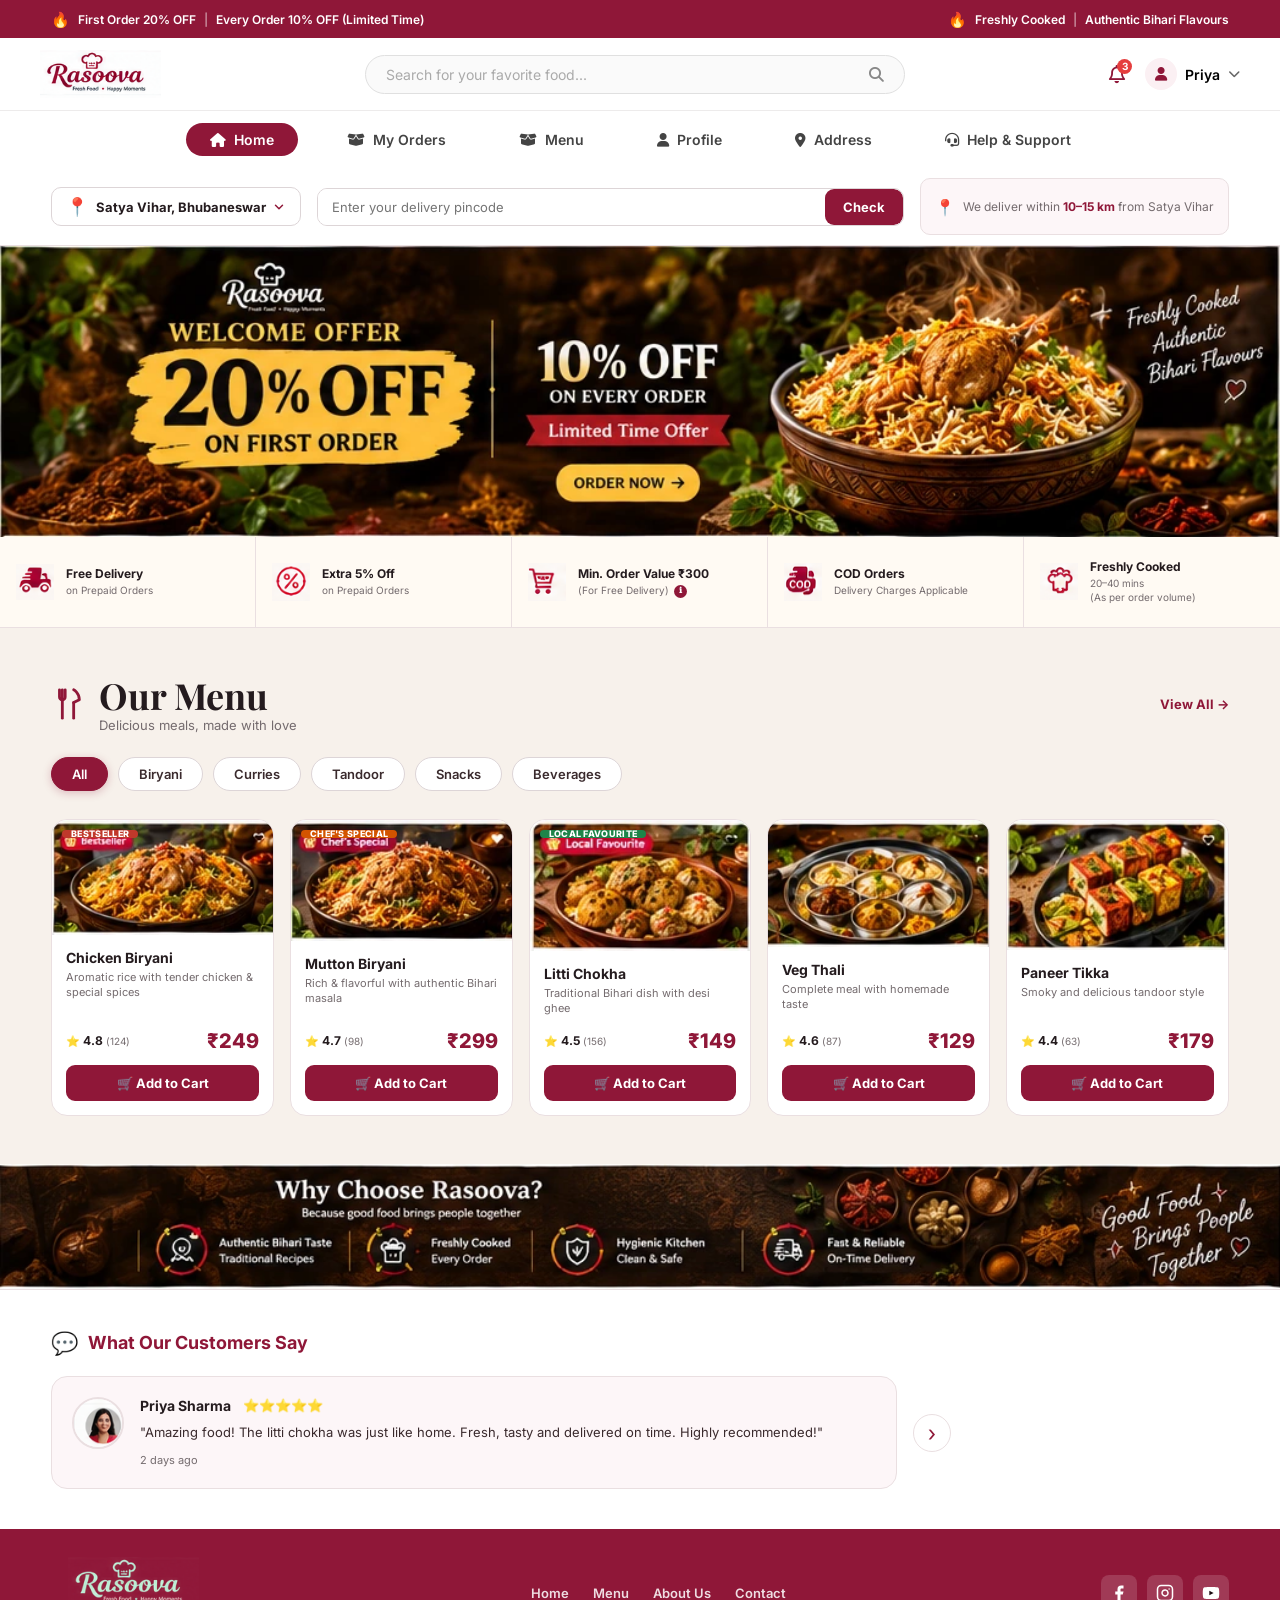
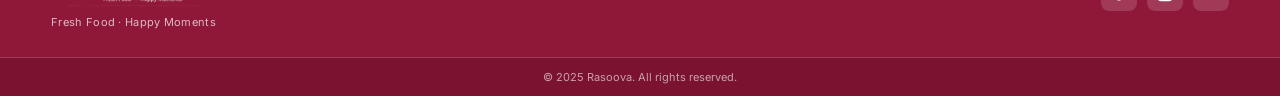
==== index.html @ 6c8230f0 "first" ====
<!doctype html>
<html lang="en">
<head>
  <meta charset="utf-8">
  <meta name="viewport" content="width=device-width,initial-scale=1">
  <title>Rasoova | Fresh Food · Happy Moments</title>
  <meta name="description" content="Rasoova – Freshly cooked authentic Bihari food delivered to your door. Order online and enjoy 20% off your first order.">
  <link rel="preconnect" href="https://fonts.googleapis.com">
  <link rel="preconnect" href="https://fonts.gstatic.com" crossorigin>
  <link href="https://fonts.googleapis.com/css2?family=Inter:wght@400;500;600;700;800&family=Playfair+Display:wght@700&display=swap" rel="stylesheet">
  <link rel="stylesheet" href="https://cdnjs.cloudflare.com/ajax/libs/font-awesome/6.4.0/css/all.min.css">
  <link rel="stylesheet" href="styles.css">
  <style>
    :root {
      --primary-maroon: #8f1738;
      --primary-hover: #73122d;
      --light-pink: #fbf0f3;
      --bg-page: #faf8f8;
      --card-bg: #f8fafc;
      --border-color: #edebeb;
      --text-dark: #222222;
      --text-muted: #666666;
      --text-light: #888888;
      --green-badge: #16a34a;
      --green-bg: #eefdf4;
    }

    /* --- TOP NAVBAR --- */
    .navbar {
      display: flex;
      align-items: center;
      justify-content: space-between;
      padding: 12px 40px;
      background-color: #ffffff;
      border-bottom: 1px solid var(--border-color);
    }

    .brand-logo {
      height: 48px;
      object-fit: contain;
    }

    .nav-search {
      position: relative;
      width: 45%;
      max-width: 550px;
    }

    .nav-search input {
      width: 100%;
      padding: 10px 45px 10px 20px;
      border-radius: 25px;
      border: 1px solid #e0e0e0;
      background-color: #fafafa;
      outline: none;
      font-size: 14px;
      color: #333;
    }

    .nav-search input::placeholder {
      color: #aaa;
    }

    .nav-search .search-btn {
      position: absolute;
      right: 15px;
      top: 50%;
      transform: translateY(-50%);
      background: none;
      border: none;
      color: #888;
      cursor: pointer;
      font-size: 15px;
    }

    .nav-right {
      display: flex;
      align-items: center;
      gap: 20px;
    }

    .notification-icon {
      position: relative;
      font-size: 18px;
      color: var(--primary-maroon);
      cursor: pointer;
    }

    .notification-icon .badge {
      position: absolute;
      top: -5px;
      right: -7px;
      background-color: #e53e3e;
      color: #fff;
      font-size: 10px;
      font-weight: bold;
      border-radius: 50%;
      width: 15px;
      height: 15px;
      display: flex;
      align-items: center;
      justify-content: center;
    }

    .user-dropdown {
      display: flex;
      align-items: center;
      gap: 8px;
      cursor: pointer;
    }

    .avatar-small {
      width: 32px;
      height: 32px;
      background-color: var(--light-pink);
      color: var(--primary-maroon);
      border-radius: 50%;
      display: flex;
      align-items: center;
      justify-content: center;
      font-size: 14px;
    }

    .user-name {
      font-weight: 600;
      font-size: 14px;
      color: #000;
    }

    .user-dropdown .arrow {
      font-size: 12px;
      color: #666;
    }

    /* --- SUB NAVIGATION BAR --- */
    .sub-nav {
      display: flex;
      justify-content: center;
      align-items: center;
      gap: 25px;
      padding: 12px 0;
      background-color: #ffffff;
      box-shadow: 0 2px 4px rgba(0, 0, 0, 0.02);
    }

    .sub-nav .nav-item {
      display: flex;
      align-items: center;
      gap: 8px;
      padding: 8px 24px;
      border-radius: 20px;
      text-decoration: none;
      color: #444;
      font-weight: 600;
      font-size: 14px;
      transition: all 0.2s ease;
    }

    .sub-nav .nav-item.active {
      background-color: var(--primary-maroon);
      color: #ffffff;
    }

    .sub-nav .nav-item:hover:not(.active) {
      background-color: var(--light-pink);
      color: var(--primary-maroon);
    }
  </style>
</head>
<body>

  <!-- ── ANNOUNCEMENT BAR ── -->
  <div class="announcement">
    <div class="ann-left">
      <span class="ann-fire">🔥</span>
      <span>First Order 20% OFF</span>
      <span class="ann-sep">|</span>
      <span>Every Order 10% OFF (Limited Time)</span>
    </div>
    <div class="ann-right">
      <span class="ann-fire">🔥</span>
      <span>Freshly Cooked</span>
      <span class="ann-sep">|</span>
      <span>Authentic Bihari Flavours</span>
    </div>
  </div>

  <!-- TOP NAVBAR -->
  <header class="navbar">
    <div class="nav-left">
      <button class="mobile-menu-toggle" id="hamb-btn" aria-label="Open menu">☰</button>
      <img src="./assets/rasoova_logo_desktop.png" alt="Rasoova Logo" class="brand-logo" />
    </div>

    <div class="nav-search">
      <input type="text" placeholder="Search for your favorite food..." />
      <button class="search-btn"><i class="fa-solid fa-magnifying-glass"></i></button>
    </div>

    <div class="nav-right">
      <button class="mobile-search-toggle" aria-label="Search">⌕</button>
      <div class="notification-icon">
        <i class="fa-regular fa-bell"></i>
        <span class="badge">3</span>
      </div>
      <div class="user-dropdown">
        <div class="avatar-small">
          <i class="fa-solid fa-user"></i>
        </div>
        <span class="user-name">Priya</span>
        <i class="fa-solid fa-chevron-down arrow"></i>
      </div>
      <a class="mobile-cart-toggle" href="#cart" aria-label="Cart">🛒<span>0</span></a>
    </div>
  </header>

  <!-- SUB NAVIGATION BAR -->
  <nav class="sub-nav">
    <a href="./index.html" class="nav-item active">
      <i class="fa-solid fa-house"></i>
      <span>Home</span>
    </a>
    <a href="./order.html" class="nav-item">
      <i class="fa-solid fa-box-open"></i>
      <span>My Orders</span>
    </a>

     <a href="./menupage.html" class="nav-item">
      <i class="fa-solid fa-box-open"></i>
      <span>Menu</span>
    </a>
    <a href="./profile.html" class="nav-item">
      <i class="fa-solid fa-user"></i>
      <span>Profile</span>
    </a>
    <a href="./address.html" class="nav-item">
      <i class="fa-solid fa-location-dot"></i>
      <span>Address</span>
    </a>
    <a href="./help-support.html" class="nav-item">
      <i class="fa-solid fa-headset"></i>
      <span>Help & Support</span>
    </a>
    <button class="logout-btn" type="button" id="logout-btn">
      <i class="fa-solid fa-right-from-bracket"></i>
      <span>Logout</span>
    </button>
  </nav>

  <main>

    <!-- ── DELIVERY / LOCATION BAR ── -->
    <section class="delivery-bar">
      <div class="delivery-bar-inner">

        <div class="dlv-location">
          <span class="dlv-pin-icon">📍</span>
          <div class="dlv-loc-text">
            <span>Satya Vihar, Bhubaneswar</span>
            <svg class="dlv-chevron" width="14" height="14" viewBox="0 0 24 24" fill="none" stroke="#8f1738" stroke-width="2.5" stroke-linecap="round" stroke-linejoin="round"><polyline points="6 9 12 15 18 9"/></svg>
          </div>
        </div>

        <!-- Mobile-only food search (hidden on desktop) -->
        <div class="dlv-food-search">
          <svg width="18" height="18" viewBox="0 0 24 24" fill="none" stroke="#746b6e" stroke-width="2" stroke-linecap="round" stroke-linejoin="round"><circle cx="11" cy="11" r="8"/><line x1="21" y1="21" x2="16.65" y2="16.65"/></svg>
          <input type="text" id="food-search-input" placeholder="Search for your favourite food..." aria-label="Search food">
          <button class="food-search-btn" aria-label="Search">
            <svg width="18" height="18" viewBox="0 0 24 24" fill="none" stroke="currentColor" stroke-width="2.2" stroke-linecap="round" stroke-linejoin="round"><circle cx="11" cy="11" r="8"/><line x1="21" y1="21" x2="16.65" y2="16.65"/></svg>
          </button>
        </div>

        <div class="dlv-input-wrap">
          <input type="text" id="pincode-input" placeholder="Enter your delivery pincode" aria-label="Delivery pincode">
          <button class="btn primary dlv-check-btn" id="check-pincode-btn">Check</button>
        </div>

        <div class="dlv-info">
          <span class="dlv-info-icon">📍</span>
          <p>We deliver within <strong>10–15 km</strong> from Satya Vihar</p>
        </div>

      </div>
    </section>

    <!-- ── HERO BANNER ── -->
    <section class="hero">
      <picture>
        <source media="(max-width: 760px)" srcset="./assets/hero_mobile_banner.webp">
        <img src="./assets/hero_desktop_banner.webp" alt="Rasoova – Welcome Offer 20% off on first order, 10% off on every order">
      </picture>
    </section>

    <!-- ── BENEFITS STRIP ── -->
    <section class="benefits">
      <article>
        <img src="./assets/icon_free_delivery.png" alt="Free Delivery" class="benefit-icon">
        <div>
          <b>Free Delivery</b>
          <small>on Prepaid Orders</small>
        </div>
      </article>
      <article>
        <img src="./assets/icon_extra_5_percent.png" alt="Extra 5% Off" class="benefit-icon">
        <div>
          <b>Extra 5% Off</b>
          <small>on Prepaid Orders</small>
        </div>
      </article>
      <article>
        <img src="./assets/icon_min_order.png" alt="Min. Order Value" class="benefit-icon">
        <div>
          <b>Min. Order Value ₹300</b>
          <small>(For Free Delivery) <span class="info-icon" title="Minimum order of ₹300 required for free delivery">ℹ</span></small>
        </div>
      </article>
      <article>
        <img src="./assets/icon_cod.png" alt="COD Orders" class="benefit-icon">
        <div>
          <b>COD Orders</b>
          <small>Delivery Charges Applicable</small>
        </div>
      </article>
      <article>
        <img src="./assets/icon_freshly_cooked.png" alt="Freshly Cooked" class="benefit-icon">
        <div>
          <b>Freshly Cooked</b>
          <small>20–40 mins<br>(As per order volume)</small>
        </div>
      </article>
    </section>

    <!-- ── OUR MENU ── -->
    <section class="section menu-section" id="menu">

      <div class="menu-heading">
        <div class="menu-title-group">
          <span class="menu-icon">
            <svg width="34" height="34" viewBox="0 0 24 24" fill="none" stroke="#8f1738" stroke-width="2" stroke-linecap="round" stroke-linejoin="round" aria-hidden="true">
              <!-- Fork -->
              <line x1="8" y1="2" x2="8" y2="22"/>
              <path d="M6 2v5a2 2 0 0 0 4 0V2"/>
              <!-- Knife -->
              <line x1="16" y1="22" x2="16" y2="11"/>
              <path d="M16 2C16 2 20 4 20 9L16 11"/>
            </svg>
          </span>
          <div>
            <h2 class="menu-title">Our Menu</h2>
            <p class="menu-subtitle">Delicious meals, made with love</p>
          </div>
        </div>
        <a class="view-all-link" href="#">View All →</a>
      </div>

      <!-- Filter Tabs -->
      <div class="filter-tabs" role="tablist">
        <button class="tab-btn active" role="tab" aria-selected="true" data-filter="all">All</button>
        <button class="tab-btn" role="tab" aria-selected="false" data-filter="biryani">Biryani</button>
        <button class="tab-btn" role="tab" aria-selected="false" data-filter="curries">Curries</button>
        <button class="tab-btn" role="tab" aria-selected="false" data-filter="tandoor">Tandoor</button>
        <button class="tab-btn" role="tab" aria-selected="false" data-filter="snacks">Snacks</button>
        <button class="tab-btn" role="tab" aria-selected="false" data-filter="beverages">Beverages</button>
      </div>

      <!-- Products Grid -->
      <div class="products" id="products-grid">

        <article class="product-card" data-category="biryani">
          <div class="product-img-wrap">
            <picture>
              <source media="(max-width: 760px)" srcset="./assets/mobile_menu_chicken_biryani.webp">
              <img src="./assets/menu_chicken_biryani.webp" alt="Chicken Biryani">
            </picture>
            <span class="product-badge bestseller">Bestseller</span>
          </div>
          <div class="product-body">
            <h4>Chicken Biryani</h4>
            <p>Aromatic rice with tender chicken &amp; special spices</p>
            <div class="product-meta">
              <div class="product-rating">
                <span class="stars">⭐</span>
                <span class="rating-val">4.8</span>
                <span class="rating-count">(124)</span>
              </div>
              <span class="product-price">₹249</span>
            </div>
            <button class="add-to-cart-btn" id="add-chicken-biryani">🛒 Add to Cart</button>
          </div>
        </article>

        <article class="product-card" data-category="biryani">
          <div class="product-img-wrap">
            <picture>
              <source media="(max-width: 760px)" srcset="./assets/mobile_menu_mutton_biryani.webp">
              <img src="./assets/menu_mutton_biryani.webp" alt="Mutton Biryani">
            </picture>
            <span class="product-badge chefs-special">Chef's Special</span>
          </div>
          <div class="product-body">
            <h4>Mutton Biryani</h4>
            <p>Rich &amp; flavorful with authentic Bihari masala</p>
            <div class="product-meta">
              <div class="product-rating">
                <span class="stars">⭐</span>
                <span class="rating-val">4.7</span>
                <span class="rating-count">(98)</span>
              </div>
              <span class="product-price">₹299</span>
            </div>
            <button class="add-to-cart-btn" id="add-mutton-biryani">🛒 Add to Cart</button>
          </div>
        </article>

        <article class="product-card" data-category="snacks">
          <div class="product-img-wrap">
            <picture>
              <source media="(max-width: 760px)" srcset="./assets/mobile_menu_litti_chokha.webp">
              <img src="./assets/menu_litti_chokha.webp" alt="Litti Chokha">
            </picture>
            <span class="product-badge local-fav">Local Favourite</span>
          </div>
          <div class="product-body">
            <h4>Litti Chokha</h4>
            <p>Traditional Bihari dish with desi ghee</p>
            <div class="product-meta">
              <div class="product-rating">
                <span class="stars">⭐</span>
                <span class="rating-val">4.5</span>
                <span class="rating-count">(156)</span>
              </div>
              <span class="product-price">₹149</span>
            </div>
            <button class="add-to-cart-btn" id="add-litti-chokha">🛒 Add to Cart</button>
          </div>
        </article>

        <article class="product-card" data-category="curries">
          <div class="product-img-wrap">
            <img src="./assets/menu_veg_thali.webp" alt="Veg Thali">
            <span class="product-badge"></span>
          </div>
          <div class="product-body">
            <h4>Veg Thali</h4>
            <p>Complete meal with homemade taste</p>
            <div class="product-meta">
              <div class="product-rating">
                <span class="stars">⭐</span>
                <span class="rating-val">4.6</span>
                <span class="rating-count">(87)</span>
              </div>
              <span class="product-price">₹129</span>
            </div>
            <button class="add-to-cart-btn" id="add-veg-thali">🛒 Add to Cart</button>
          </div>
        </article>

        <article class="product-card" data-category="tandoor">
          <div class="product-img-wrap">
            <picture>
              <source media="(max-width: 760px)" srcset="./assets/mobile_menu_paneer_tikka.webp">
              <img src="./assets/menu_paneer_tikka.webp" alt="Paneer Tikka">
            </picture>
            <span class="product-badge"></span>
          </div>
          <div class="product-body">
            <h4>Paneer Tikka</h4>
            <p>Smoky and delicious tandoor style</p>
            <div class="product-meta">
              <div class="product-rating">
                <span class="stars">⭐</span>
                <span class="rating-val">4.4</span>
                <span class="rating-count">(63)</span>
              </div>
              <span class="product-price">₹179</span>
            </div>
            <button class="add-to-cart-btn" id="add-paneer-tikka">🛒 Add to Cart</button>
          </div>
        </article>

      </div>
    </section>

    <!-- ── WHY CHOOSE RASOOVA ── -->
    <section class="fresh" id="about">
      <img src="./assets/why_choose_rasoova_banner.webp" alt="Why Choose Rasoova – Authentic Bihari Taste, Freshly Cooked, Hygienic Kitchen, Fast & Reliable On-Time Delivery">
    </section>

    <!-- ── CUSTOMER REVIEWS ── -->
    <section class="reviews-section" id="reviews">
      <div class="reviews-inner">
        <div class="reviews-label">
          <span class="reviews-icon">💬</span>
          <h3>What Our Customers Say</h3>
        </div>
        <div class="review-card-wrap">
          <div class="review-card" id="review-card">
            <img src="./assets/customer_testimonial_photo.png" alt="Priya Sharma" class="reviewer-photo">
            <div class="review-content">
              <div class="reviewer-meta">
                <strong>Priya Sharma</strong>
                <span class="review-stars">⭐⭐⭐⭐⭐</span>
              </div>
              <p class="review-text">"Amazing food! The litti chokha was just like home. Fresh, tasty and delivered on time. Highly recommended!"</p>
              <small class="review-time">2 days ago</small>
            </div>
          </div>
          <button class="review-nav-btn" aria-label="Next review" id="next-review-btn">›</button>
        </div>
      </div>
    </section>

  </main>

  <!-- ── FOOTER ── -->
  <footer id="contact">
    <div class="footer-inner">
      <div class="footer-brand">
        <img src="./assets/rasoova_logo_desktop.png" alt="Rasoova" class="footer-logo">
        <p>Fresh Food · Happy Moments</p>
      </div>
      <nav class="footer-nav" aria-label="Footer navigation">
        <a href="#home">Home</a>
        <a href="#menu">Menu</a>
        <a href="#about">About Us</a>
        <a href="#contact">Contact</a>
      </nav>
      <div class="footer-social">
        <a href="#" class="social-btn" aria-label="Facebook" id="fb-link">
          <svg width="18" height="18" viewBox="0 0 24 24" fill="currentColor"><path d="M18 2h-3a5 5 0 0 0-5 5v3H7v4h3v8h4v-8h3l1-4h-4V7a1 1 0 0 1 1-1h3z"/></svg>
        </a>
        <a href="#" class="social-btn" aria-label="Instagram" id="ig-link">
          <svg width="18" height="18" viewBox="0 0 24 24" fill="none" stroke="currentColor" stroke-width="2" stroke-linecap="round" stroke-linejoin="round"><rect x="2" y="2" width="20" height="20" rx="5" ry="5"/><path d="M16 11.37A4 4 0 1 1 12.63 8 4 4 0 0 1 16 11.37z"/><line x1="17.5" y1="6.5" x2="17.51" y2="6.5"/></svg>
        </a>
        <a href="#" class="social-btn" aria-label="YouTube" id="yt-link">
          <svg width="18" height="18" viewBox="0 0 24 24" fill="currentColor"><path d="M22.54 6.42a2.78 2.78 0 0 0-1.95-1.96C18.88 4 12 4 12 4s-6.88 0-8.59.46A2.78 2.78 0 0 0 1.46 6.42 29 29 0 0 0 1 12a29 29 0 0 0 .46 5.58 2.78 2.78 0 0 0 1.95 1.96C5.12 20 12 20 12 20s6.88 0 8.59-.46a2.78 2.78 0 0 0 1.96-1.96A29 29 0 0 0 23 12a29 29 0 0 0-.46-5.58z"/><polygon points="9.75 15.02 15.5 12 9.75 8.98 9.75 15.02" fill="#1a0a0f"/></svg>
        </a>
      </div>
    </div>
    <div class="footer-bottom">
      <p>© 2025 Rasoova. All rights reserved.</p>
    </div>
  </footer>

  <!-- ── MOBILE BOTTOM NAV ── -->
  <nav class="mobile-bottom-nav">
    <a href="#home" class="active">
      <svg width="24" height="24" viewBox="0 0 24 24" fill="currentColor"><path d="M10 20v-6h4v6h5v-8h3L12 3 2 12h3v8z"/></svg>
      <span>Home</span>
    </a>
    <a href="#menu">
      <svg width="24" height="24" viewBox="0 0 24 24" fill="none" stroke="currentColor" stroke-width="2" stroke-linecap="round" stroke-linejoin="round"><path d="M3 12h18M3 6h18M3 18h18"/></svg>
      <span>Menu</span>
    </a>
    <a href="#cart" class="nav-cart">
      <svg width="24" height="24" viewBox="0 0 24 24" fill="none" stroke="currentColor" stroke-width="2" stroke-linecap="round" stroke-linejoin="round"><circle cx="9" cy="21" r="1"/><circle cx="20" cy="21" r="1"/><path d="M1 1h4l2.68 13.39a2 2 0 0 0 2 1.61h9.72a2 2 0 0 0 2-1.61L23 6H6"/></svg>
      <i class="cart-badge">0</i>
      <span>Cart</span>
    </a>
    <a href="#orders">
      <svg width="24" height="24" viewBox="0 0 24 24" fill="none" stroke="currentColor" stroke-width="2" stroke-linecap="round" stroke-linejoin="round"><path d="M14 2H6a2 2 0 0 0-2 2v16a2 2 0 0 0 2 2h12a2 2 0 0 0 2-2V8z"/><polyline points="14 2 14 8 20 8"/><line x1="16" y1="13" x2="8" y2="13"/><line x1="16" y1="17" x2="8" y2="17"/><polyline points="10 9 9 9 8 9"/></svg>
      <span>Orders</span>
    </a>
    <a href="#profile">
      <svg width="24" height="24" viewBox="0 0 24 24" fill="none" stroke="currentColor" stroke-width="2" stroke-linecap="round" stroke-linejoin="round"><path d="M20 21v-2a4 4 0 0 0-4-4H8a4 4 0 0 0-4 4v2"/><circle cx="12" cy="7" r="4"/></svg>
      <span>Profile</span>
    </a>
  </nav>

  <script>
    // Filter tabs
    const tabs = document.querySelectorAll('.tab-btn');
    const cards = document.querySelectorAll('.product-card');
    tabs.forEach(tab => {
      tab.addEventListener('click', () => {
        tabs.forEach(t => { t.classList.remove('active'); t.setAttribute('aria-selected','false'); });
        tab.classList.add('active');
        tab.setAttribute('aria-selected','true');
        const filter = tab.dataset.filter;
        cards.forEach(card => {
          card.style.display = (filter === 'all' || card.dataset.category === filter) ? '' : 'none';
        });
      });
    });

    // Add to cart feedback
    document.querySelectorAll('.add-to-cart-btn').forEach(btn => {
      btn.addEventListener('click', function() {
        this.textContent = '✔ Added!';
        this.style.background = '#2d7a3c';
        setTimeout(() => { this.textContent = '🛒 Add to Cart'; this.style.background = ''; }, 1500);
      });
    });

    // Hamburger (mobile)
    const menuButton = document.getElementById('hamb-btn');
    const subNavigation = document.querySelector('.sub-nav');
    if (menuButton && subNavigation) {
      menuButton.addEventListener('click', () => subNavigation.classList.toggle('open'));
    }

    document.getElementById('logout-btn')?.addEventListener('click', () => {
      alert('You have been logged out.');
    });
  </script>

</body>
</html>
---- styles.css ----
/* ─────────────────────────────────────────
   BASE
───────────────────────────────────────── */
*,
*::before,
*::after {
  box-sizing: border-box;
}

html {
  scroll-behavior: smooth;
}

body {
  margin: 0;
  font-family: 'Inter', Arial, sans-serif;
  color: #241b1e;
  background: #fff;
}

img {
  display: block;
  width: 100%;
}

a {
  text-decoration: none;
  color: inherit;
}

button,
input {
  font: inherit;
}

/* ─────────────────────────────────────────
   ANNOUNCEMENT BAR
───────────────────────────────────────── */
.announcement {
  height: 38px;
  background: #8f1738;
  color: #fff;
  display: flex;
  align-items: center;
  justify-content: space-between;
  padding: 0 4%;
  font-size: 12px;
  font-weight: 600;
  gap: 8px;
}

.ann-left,
.ann-right {
  display: flex;
  align-items: center;
  gap: 8px;
}

.ann-fire {
  font-size: 15px;
}

.ann-sep {
  opacity: 0.5;
}

/* ─────────────────────────────────────────
   HEADER
───────────────────────────────────────── */
.header {
  min-height: 80px;
  display: grid;
  grid-template-columns: 200px 1fr auto;
  align-items: center;
  gap: 24px;
  padding: 0 4%;
  border-bottom: 1px solid #eadfe1;
  background: #fff;
  position: sticky;
  top: 0;
  z-index: 100;
  box-shadow: 0 1px 8px rgba(0, 0, 0, .06);
}

/* Brand / Logo */
.brand {
  display: flex;
  align-items: center;
}

.brand-logo {
  height: 58px;
  width: auto;
  object-fit: contain;
}

/* Nav */
.header nav {
  display: flex;
  justify-content: center;
  gap: 30px;
  font-size: 13px;
  font-weight: 600;
  color: #3a2a2d;
}

.header nav a {
  position: relative;
  padding-bottom: 4px;
  transition: color .2s;
}

.header nav a:hover {
  color: #8f1738;
}

.header nav a.active {
  color: #8f1738;
}

.header nav a.active::after {
  content: '';
  position: absolute;
  bottom: -4px;
  left: 0;
  right: 0;
  height: 3px;
  background: #8f1738;
  border-radius: 2px;
}

/* Actions (icon buttons) */
.actions {
  display: flex;
  align-items: center;
  gap: 6px;
}

.icon-btn {
  width: 40px;
  height: 40px;
  border: 1px solid #eadfe1;
  background: #fff;
  border-radius: 10px;
  display: inline-flex;
  align-items: center;
  justify-content: center;
  color: #3a2a2d;
  cursor: pointer;
  transition: background .2s, color .2s;
  position: relative;
}

.icon-btn:hover {
  background: #8f1738;
  color: #fff;
  border-color: #8f1738;
}

.cart-btn .cart-count {
  position: absolute;
  top: -5px;
  right: -5px;
  background: #8f1738;
  color: #fff;
  font-style: normal;
  font-size: 10px;
  font-weight: 700;
  border-radius: 50%;
  width: 17px;
  height: 17px;
  display: flex;
  align-items: center;
  justify-content: center;
  border: 2px solid #fff;
}

.icon-btn:hover .cart-count {
  border-color: #8f1738;
  background: #fff;
  color: #8f1738;
}

.hamb {
  display: none;
  border: 0;
  background: none;
  font-size: 26px;
  cursor: pointer;
  color: #3a2a2d;
}

/* ─────────────────────────────────────────
   DELIVERY BAR
───────────────────────────────────────── */
.delivery-bar {
  border-bottom: 1px solid #eadfe1;
  padding: 10px 4%;
  background: #fff;
}

.delivery-bar-inner {
  display: grid;
  grid-template-columns: auto 1fr auto;
  align-items: center;
  gap: 16px;
  max-width: 1280px;
  margin: 0 auto;
}

/* Location pill */
.dlv-location {
  display: flex;
  align-items: center;
  gap: 8px;
  border: 1px solid #ddd5d7;
  border-radius: 10px;
  padding: 8px 14px;
  cursor: pointer;
  white-space: nowrap;
  transition: border-color .2s;
  min-width: 190px;
}

.dlv-location:hover {
  border-color: #8f1738;
}

.dlv-pin-icon {
  font-size: 18px;
}

.dlv-loc-text {
  display: flex;
  align-items: center;
  gap: 6px;
  font-size: 13px;
  font-weight: 700;
  color: #241b1e;
}

.dlv-chevron {
  flex-shrink: 0;
}

/* Pincode input */
.dlv-input-wrap {
  display: flex;
  align-items: center;
  border: 1px solid #ddd5d7;
  border-radius: 10px;
  overflow: hidden;
  transition: border-color .2s;
}

.dlv-input-wrap:focus-within {
  border-color: #8f1738;
}

.dlv-input-wrap input {
  flex: 1;
  border: 0;
  outline: 0;
  padding: 10px 14px;
  font-size: 13px;
  color: #3a2a2d;
}

.dlv-check-btn {
  border: 0;
  border-radius: 0;
  padding: 10px 20px;
  font-size: 13px;
  font-weight: 700;
  cursor: pointer;
  white-space: nowrap;
  transition: background .2s;
}

/* Info box */
.dlv-info {
  display: flex;
  align-items: center;
  gap: 8px;
  background: #fdf6f8;
  border: 1px solid #eadfe1;
  border-radius: 10px;
  padding: 8px 14px;
  font-size: 12px;
  color: #746b6e;
  white-space: nowrap;
}

.dlv-info strong {
  color: #8f1738;
}

.dlv-info-icon {
  font-size: 16px;
}

/* Mobile-only food search (hidden by default) */
.dlv-food-search {
  display: none;
}

/* ─────────────────────────────────────────
   HERO BANNER
───────────────────────────────────────── */
.hero {
  width: 100%;
  line-height: 0;
  background: #32151d;
  overflow: hidden;
}

.hero>img {
  display: block;
  width: 100%;
  height: auto;
  object-fit: cover;
}

/* ─────────────────────────────────────────
   BENEFITS STRIP
───────────────────────────────────────── */
.benefits {
  display: grid;
  grid-template-columns: repeat(5, 1fr);
  background: #fffaf3;
  border-bottom: 1px solid #eadfe1;
}

.benefits article {
  min-height: 90px;
  display: flex;
  align-items: center;
  gap: 12px;
  padding: 14px 16px;
  border-right: 1px solid #eadfe1;
}

.benefits article:last-child {
  border-right: none;
}

.benefit-icon {
  width: 38px;
  height: 38px;
  object-fit: contain;
  flex-shrink: 0;
}

.benefits article div {
  display: flex;
  flex-direction: column;
}

.benefits b {
  font-size: 12px;
  font-weight: 700;
  color: #241b1e;
}

.benefits small {
  font-size: 10px;
  color: #746b6e;
  margin-top: 2px;
  line-height: 1.4;
}

.info-icon {
  display: inline-flex;
  align-items: center;
  justify-content: center;
  width: 13px;
  height: 13px;
  background: #8f1738;
  color: #fff;
  border-radius: 50%;
  font-size: 8px;
  font-style: normal;
  font-weight: 700;
  cursor: help;
  vertical-align: middle;
  margin-left: 2px;
}

/* ─────────────────────────────────────────
   MENU SECTION
───────────────────────────────────────── */
.menu-section {
  padding: 48px 4%;
  background: #f7f1eb;
}

/* Heading row */
.menu-heading {
  display: flex;
  align-items: center;
  justify-content: space-between;
  margin-bottom: 24px;
}

.menu-title-group {
  display: flex;
  align-items: center;
  gap: 14px;
}

.menu-icon {
  display: flex;
  align-items: center;
  flex-shrink: 0;
}

.menu-title {
  font-family: 'Playfair Display', Georgia, serif;
  font-size: 36px;
  color: #241b1e;
  margin: 0 0 2px;
  line-height: 1.1;
}

.menu-subtitle {
  margin: 0;
  color: #746b6e;
  font-size: 13px;
}

.view-all-link {
  font-size: 13px;
  font-weight: 700;
  color: #8f1738;
  transition: opacity .2s;
}

.view-all-link:hover {
  opacity: .75;
}

/* Filter Tabs */
.filter-tabs {
  display: flex;
  gap: 10px;
  margin-bottom: 28px;
  flex-wrap: wrap;
}

.tab-btn {
  border: 1px solid #ddd5d7;
  background: #fff;
  color: #3a2a2d;
  border-radius: 22px;
  padding: 8px 20px;
  font-size: 13px;
  font-weight: 600;
  cursor: pointer;
  transition: background .2s, color .2s, border-color .2s, box-shadow .2s;
}

.tab-btn:hover {
  border-color: #8f1738;
  color: #8f1738;
}

.tab-btn.active {
  background: #8f1738;
  color: #fff;
  border-color: #8f1738;
  box-shadow: 0 2px 8px rgba(143, 23, 56, .25);
}

/* Products Grid */
.products {
  display: grid;
  grid-template-columns: repeat(5, 1fr);
  gap: 16px;
}

.product-card {
  background: #fff;
  border: 1px solid #eadfe1;
  border-radius: 16px;
  overflow: hidden;
  display: flex;
  flex-direction: column;
  transition: box-shadow .25s, transform .25s;
}

.product-card:hover {
  box-shadow: 0 8px 28px rgba(0, 0, 0, .12);
  transform: translateY(-3px);
}

.product-img-wrap {
  position: relative;
  line-height: 0;
}

.product-img-wrap img {
  width: 100%;
  height: auto;
  display: block;
  object-fit: contain;
}

.product-badge {
  position: absolute;
  top: 10px;
  left: 10px;
  font-size: 9px;
  font-weight: 800;
  text-transform: uppercase;
  letter-spacing: 0.3px;
  padding: 4px 9px;
  border-radius: 20px;
  color: #fff;
}

.product-badge:empty {
  display: none;
}

.product-badge.bestseller {
  background: #c0392b;
}

.product-badge.chefs-special {
  background: #d35400;
}

.product-badge.local-fav {
  background: #1e8449;
}

.product-body {
  padding: 14px;
  display: flex;
  flex-direction: column;
  flex: 1;
}

.product-body h4 {
  margin: 0 0 4px;
  font-size: 14px;
  font-weight: 700;
  color: #241b1e;
}

.product-body p {
  margin: 0 0 12px;
  font-size: 11px;
  color: #746b6e;
  line-height: 1.4;
  flex: 1;
}

/* Rating + Price row */
.product-meta {
  display: flex;
  align-items: center;
  justify-content: space-between;
  margin-bottom: 12px;
}

.product-rating {
  display: flex;
  align-items: center;
  gap: 3px;
}

.stars {
  font-size: 11px;
}

.rating-val {
  font-size: 12px;
  font-weight: 700;
  color: #241b1e;
}

.rating-count {
  font-size: 10px;
  color: #746b6e;
}

.product-price {
  font-size: 20px;
  font-weight: 800;
  color: #8f1738;
}

/* Add to Cart button */
.add-to-cart-btn {
  width: 100%;
  border: 0;
  background: #8f1738;
  color: #fff;
  border-radius: 9px;
  padding: 10px;
  font-size: 13px;
  font-weight: 700;
  cursor: pointer;
  transition: background .2s, transform .1s;
}

.add-to-cart-btn:hover {
  background: #7a1230;
}

.add-to-cart-btn:active {
  transform: scale(.98);
}

/* ─────────────────────────────────────────
   WHY CHOOSE RASOOVA (fresh section)
───────────────────────────────────────── */
.fresh {
  display: block;
  padding: 0;
  line-height: 0;
  overflow: hidden;
}

.fresh>img {
  display: block;
  width: 100%;
  height: auto;
  object-fit: contain;
}

/* ─────────────────────────────────────────
   CUSTOMER REVIEWS
───────────────────────────────────────── */
.reviews-section {
  background: #fff;
  padding: 40px 4%;
  border-top: 1px solid #eadfe1;
}

.reviews-inner {
  max-width: 900px;
}

.reviews-label {
  display: flex;
  align-items: center;
  gap: 10px;
  margin-bottom: 20px;
}

.reviews-icon {
  font-size: 22px;
}

.reviews-label h3 {
  margin: 0;
  font-size: 18px;
  font-weight: 700;
  color: #8f1738;
}

.review-card-wrap {
  display: flex;
  align-items: center;
  gap: 16px;
}

.review-card {
  display: flex;
  align-items: flex-start;
  gap: 16px;
  background: #fdf6f8;
  border: 1px solid #eadfe1;
  border-radius: 16px;
  padding: 20px;
  flex: 1;
}

.reviewer-photo {
  width: 52px;
  height: 52px;
  border-radius: 50%;
  object-fit: cover;
  flex-shrink: 0;
  border: 2px solid #eadfe1;
}

.review-content {
  flex: 1;
}

.reviewer-meta {
  display: flex;
  align-items: center;
  gap: 12px;
  margin-bottom: 8px;
}

.reviewer-meta strong {
  font-size: 14px;
  color: #241b1e;
}

.review-stars {
  font-size: 13px;
}

.review-text {
  margin: 0 0 6px;
  font-size: 13px;
  color: #3a2a2d;
  line-height: 1.6;
}

.review-time {
  font-size: 11px;
  color: #746b6e;
}

.review-nav-btn {
  width: 38px;
  height: 38px;
  border: 1px solid #eadfe1;
  background: #fff;
  border-radius: 50%;
  font-size: 22px;
  color: #8f1738;
  cursor: pointer;
  display: flex;
  align-items: center;
  justify-content: center;
  flex-shrink: 0;
  transition: background .2s, color .2s;
}

.review-nav-btn:hover {
  background: #8f1738;
  color: #fff;
  border-color: #8f1738;
}

/* ─────────────────────────────────────────
   FOOTER
───────────────────────────────────────── */
footer {
  background: #8f1738;
  color: #fff;
}

.footer-inner {
  display: flex;
  align-items: center;
  justify-content: space-between;
  gap: 24px;
  padding: 28px 4%;
  border-bottom: 1px solid rgba(255, 255, 255, .15);
  flex-wrap: wrap;
}

.footer-brand {
  display: flex;
  flex-direction: column;
  gap: 6px;
}

.footer-logo {
  height: 52px;
  width: auto;
  object-fit: contain;
  filter: invert(1);
  /* white bg → black; dark logo → white */
  mix-blend-mode: screen;
  /* black pixels vanish on dark bg; white pixels show */
  opacity: 0.95;
}

.footer-brand p {
  margin: 0;
  font-size: 11px;
  color: rgba(255, 255, 255, .7);
  letter-spacing: 0.3px;
}

.footer-nav {
  display: flex;
  gap: 24px;
  font-size: 13px;
  font-weight: 600;
  color: rgba(255, 255, 255, .85);
}

.footer-nav a:hover {
  color: #fff;
}

.footer-social {
  display: flex;
  gap: 10px;
}

.social-btn {
  width: 36px;
  height: 36px;
  background: rgba(255, 255, 255, .15);
  border-radius: 8px;
  display: inline-flex;
  align-items: center;
  justify-content: center;
  color: #fff;
  transition: background .2s;
}

.social-btn:hover {
  background: rgba(255, 255, 255, .3);
}

.footer-bottom {
  padding: 12px 4%;
  text-align: center;
  background: #7a1230;
}

.footer-bottom p {
  margin: 0;
  font-size: 11px;
  color: rgba(255, 255, 255, .6);
}

/* Mobile Bottom Nav (hidden on desktop) */
.mobile-bottom-nav {
  display: none;
}

.logout-btn {
  display: none;
}

.mobile-menu-toggle,
.mobile-search-toggle,
.mobile-cart-toggle {
  display: none;
}

/* ─────────────────────────────────────────
   SHARED BUTTON
───────────────────────────────────────── */
.btn {
  display: inline-flex;
  align-items: center;
  justify-content: center;
  border-radius: 9px;
  padding: 10px 18px;
  font-weight: 700;
  font-size: 13px;
  cursor: pointer;
  transition: background .2s, color .2s;
}

.primary {
  background: #8f1738;
  color: #fff;
  border: none;
}

.primary:hover {
  background: #7a1230;
}

.outline {
  border: 1px solid #8f1738;
  color: #8f1738;
  background: #fff;
}

.outline:hover {
  background: #8f1738;
  color: #fff;
}

/* ─────────────────────────────────────────
   RESPONSIVE – 1050px
───────────────────────────────────────── */
@media (max-width: 1050px) {
  .header {
    grid-template-columns: 160px 1fr auto;
    gap: 16px;
  }

  .header nav {
    gap: 18px;
    font-size: 12px;
  }

  .benefits {
    grid-template-columns: repeat(3, 1fr);
  }

  .benefits article:nth-child(3) {
    border-right: 1px solid #eadfe1;
  }

  .products {
    grid-template-columns: repeat(4, 1fr);
  }

  .delivery-bar-inner {
    gap: 10px;
  }

  .dlv-location {
    min-width: 160px;
  }
}

/* ─────────────────────────────────────────
   RESPONSIVE – 760px (mobile)
───────────────────────────────────────── */
@media (max-width: 760px) {

  /* Announcement */
  .announcement {
    display: none;
  }

  /* Header */
  .navbar {
    display: flex;
    min-height: 54px;
    padding: 0 10px;
    gap: 8px;
    border-bottom: 1px solid #eadfe1;
    position: sticky;
    top: 0;
    z-index: 100;
  }

  .navbar .nav-left {
    display: flex;
    align-items: center;
    gap: 8px;
    flex: 1;
  }

  .navbar .brand-logo {
    display: block;
    position: absolute;
    left: 50%;
    transform: translateX(-50%);
    height: 40px;
  }

  .navbar .nav-search,
  .navbar .mobile-search-toggle {
    display: none;
  }

  .mobile-menu-toggle {
    display: inline-flex;
    align-items: center;
    justify-content: center;
    border: 0;
    background: transparent;
    color: #241b1e;
    cursor: pointer;
    padding: 4px;
    font-size: 22px;
    line-height: 1;
  }

  .mobile-search-toggle {
    display: none;
  }

  .mobile-cart-toggle {
    display: inline-flex;
    position: relative;
    align-items: center;
    color: #241b1e;
    font-size: 19px;
    padding: 4px;
  }

  .mobile-cart-toggle span {
    position: absolute;
    top: -2px;
    right: -2px;
    width: 13px;
    height: 13px;
    border-radius: 50%;
    background: #f12525;
    color: #fff;
    font-size: 8px;
    line-height: 13px;
    text-align: center;
  }

  .navbar .notification-icon {
    display: none;
  }

  .navbar .user-dropdown {
    display: flex;
  }

  .navbar .user-name,
  .navbar .user-dropdown .arrow {
    display: none;
  }

  .navbar .avatar-small {
    width: 26px;
    height: 26px;
    font-size: 12px;
  }

  .navbar .nav-right {
    gap: 8px;
  }

  .sub-nav {
    display: none;
    position: absolute;
    top: 54px;
    left: 0;
    right: 0;
    background: #fff;
    flex-direction: column;
    align-items: flex-start;
    gap: 0;
    border-top: 1px solid #eadfe1;
    box-shadow: 0 4px 16px rgba(0, 0, 0, .1);
    z-index: 99;
    padding: 8px 0;
  }

  .sub-nav.open {
    display: flex;
  }

  .sub-nav .nav-item {
    padding: 12px 20px;
    width: 100%;
    font-size: 14px;
  }

  .logout-btn {
    display: flex;
    align-items: center;
    gap: 8px;
    width: 100%;
    padding: 12px 20px;
    border: 0;
    border-top: 1px solid #eadfe1;
    background: #fff;
    color: #b4233f;
    font-size: 14px;
    font-weight: 600;
    text-align: left;
    cursor: pointer;
  }

  /* Delivery bar */
  .delivery-bar-inner {
    display: flex;
    flex-direction: column;
    gap: 6px;
  }

  .delivery-bar {
    padding: 7px 10px;
  }

  .dlv-input-wrap,
  .dlv-info {
    display: none;
  }

  .dlv-location {
    min-width: unset;
    width: 100%;
    padding: 7px 10px;
    border-radius: 8px;
    justify-content: space-between;
  }

  .dlv-loc-text {
    flex: 1;
    font-size: 11px;
  }

  .dlv-pin-icon {
    font-size: 15px;
  }

  /* Mobile food search */
  .dlv-food-search {
    display: flex;
    align-items: center;
    gap: 8px;
    border: 1px solid #ddd5d7;
    border-radius: 10px;
    padding: 6px 10px;
    width: 100%;
    border-radius: 8px;
  }

  .dlv-food-search input {
    flex: 1;
    border: none;
    outline: none;
    font-size: 11px;
    color: #3a2a2d;
  }

  .food-search-btn {
    border: none;
    background: transparent;
    padding: 0;
    display: flex;
    align-items: center;
    color: #241b1e;
  }

  /* Hero */
  .hero {
    height: auto;
  }

  .hero>picture>img {
    height: auto;
    object-fit: contain;
  }

  /* Benefits */
  .benefits {
    display: grid;
    grid-template-columns: repeat(6, 1fr);
    border-bottom: none;
  }

  .benefits article {
    border-bottom: 1px solid #eadfe1;
    min-height: unset;
    padding: 12px 8px;
    flex-direction: column;
    align-items: center;
    text-align: center;
    gap: 6px;
  }

  .benefits article:nth-child(1),
  .benefits article:nth-child(2),
  .benefits article:nth-child(3) {
    grid-column: span 2;
  }

  .benefits article:nth-child(4),
  .benefits article:nth-child(5) {
    grid-column: span 3;
  }

  .benefits article:nth-child(3) {
    border-right: none;
  }

  .benefits article:nth-child(2) {
    border-right: 1px solid #eadfe1;
  }

  .benefits article:nth-child(4) {
    border-right: 1px solid #eadfe1;
  }

  .benefit-icon {
    width: 32px;
    height: 32px;
  }

  .benefits b {
    font-size: 11px;
  }

  .benefits small {
    font-size: 9px;
  }

  /* Menu */
  .menu-section {
    padding: 14px 10px 24px;
  }

  .menu-title {
    font-size: 20px;
  }

  .menu-heading {
    flex-direction: row;
    align-items: center;
    gap: 8px;
  }

  .filter-tabs {
    display: flex;
    flex-wrap: nowrap;
    overflow-x: auto;
    padding-bottom: 4px;
    scrollbar-width: none;
    gap: 8px;
  }

  .filter-tabs::-webkit-scrollbar {
    display: none;
  }

  .tab-btn {
    padding: 6px 14px;
    font-size: 11px;
    white-space: nowrap;
  }

  .products {
    grid-template-columns: repeat(2, 1fr);
    gap: 10px;
  }

  /* Make all cards same width (removes span 2 from 5th item) */
  .products .product-card:nth-child(5) {
    grid-column: span 1;
  }

  /* Ensure consistent height for all images on mobile */
  .product-img-wrap img {
    aspect-ratio: 1 / 0.82;
    object-fit: cover;
    object-position: top;
  }

  .product-body {
    padding: 10px;
  }

  .product-body h4 {
    font-size: 14px;
    margin-bottom: 2px;
  }

  .product-body p {
    font-size: 11px;
    margin-bottom: 8px;
  }

  .product-price {
    font-size: 16px;
  }

  .add-to-cart-btn {
    padding: 8px;
    font-size: 12px;
  }

  /* Reviews */
  .reviews-section {
    padding: 28px 14px;
  }

  .review-card {
    flex-direction: column;
    padding: 16px;
  }

  /* Footer -> Hidden on mobile */
  footer {
    display: none;
  }

  /* Mobile Bottom Nav */
  body {
    padding-bottom: 60px;
  }

  .mobile-bottom-nav {
    display: flex;
    justify-content: space-around;
    align-items: center;
    position: fixed;
    bottom: 0;
    left: 0;
    right: 0;
    background: #fff;
    box-shadow: 0 -2px 10px rgba(0, 0, 0, 0.05);
    padding: 10px 0 8px;
    z-index: 1000;
  }

  .mobile-bottom-nav a {
    display: flex;
    flex-direction: column;
    align-items: center;
    gap: 4px;
    color: #55606e;
    font-size: 10px;
    font-weight: 600;
    position: relative;
  }

  .mobile-bottom-nav a.active {
    color: #c02844;
  }

  .nav-cart .cart-badge {
    position: absolute;
    top: -4px;
    right: 6px;
    background: #f12525;
    color: #fff;
    font-size: 9px;
    font-weight: 700;
    font-style: normal;
    border-radius: 50%;
    width: 15px;
    height: 15px;
    display: flex;
    align-items: center;
    justify-content: center;
  }
}
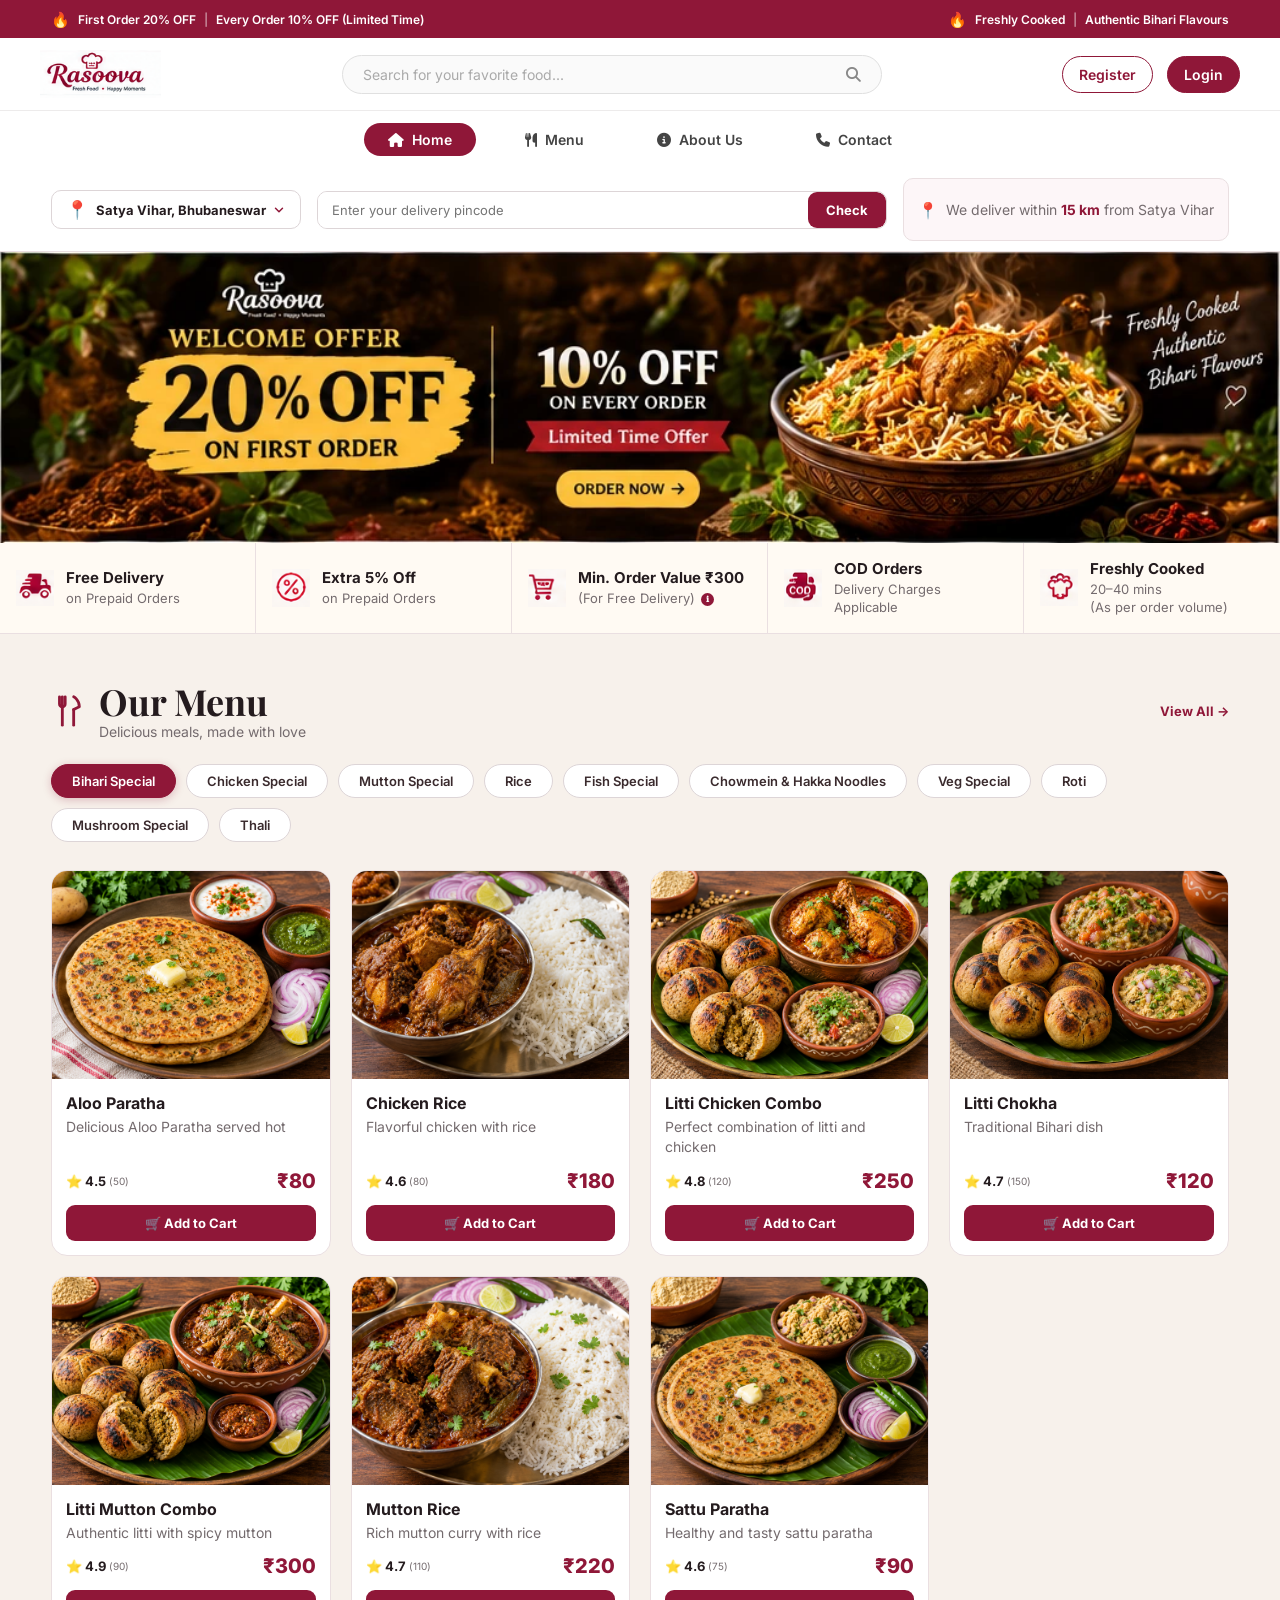
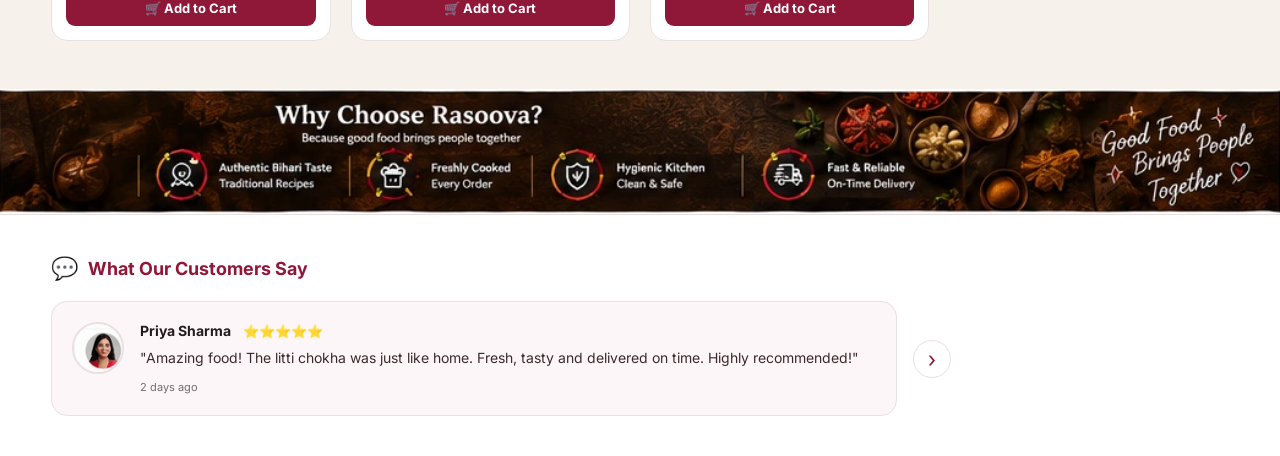
==== commit daa21b20: "Add product details page for Chicken Biryani with responsive design and interactive features" ====
--- a/index.html
+++ b/index.html
@@ -1,13 +1,17 @@
 <!doctype html>
 <html lang="en">
+
 <head>
   <meta charset="utf-8">
   <meta name="viewport" content="width=device-width,initial-scale=1">
   <title>Rasoova | Fresh Food · Happy Moments</title>
-  <meta name="description" content="Rasoova – Freshly cooked authentic Bihari food delivered to your door. Order online and enjoy 20% off your first order.">
+  <meta name="description"
+    content="Rasoova – Freshly cooked authentic Bihari food delivered to your door. Order online and enjoy 20% off your first order.">
   <link rel="preconnect" href="https://fonts.googleapis.com">
   <link rel="preconnect" href="https://fonts.gstatic.com" crossorigin>
-  <link href="https://fonts.googleapis.com/css2?family=Inter:wght@400;500;600;700;800&family=Playfair+Display:wght@700&display=swap" rel="stylesheet">
+  <link
+    href="https://fonts.googleapis.com/css2?family=Inter:wght@400;500;600;700;800&family=Playfair+Display:wght@700&display=swap"
+    rel="stylesheet">
   <link rel="stylesheet" href="https://cdnjs.cloudflare.com/ajax/libs/font-awesome/6.4.0/css/all.min.css">
   <link rel="stylesheet" href="styles.css">
   <style>
@@ -130,6 +134,160 @@
     .user-dropdown .arrow {
       font-size: 12px;
       color: #666;
+      transition: transform 0.2s ease;
+    }
+
+    /* ── USER DROPDOWN MENU ── */
+    .user-dropdown-wrapper {
+      position: relative;
+      display: flex;
+      align-items: center;
+    }
+
+    .user-dropdown-menu {
+      display: none;
+      position: absolute;
+      top: calc(100% + 12px);
+      right: 0;
+      background: #ffffff;
+      border: 1px solid #edebeb;
+      border-radius: 12px;
+      min-width: 180px;
+      box-shadow: 0 8px 24px rgba(0, 0, 0, 0.12);
+      z-index: 999;
+      overflow: hidden;
+      animation: dropdownIn 0.18s ease;
+    }
+
+    @keyframes dropdownIn {
+      from { opacity: 0; transform: translateY(-6px); }
+      to   { opacity: 1; transform: translateY(0); }
+    }
+
+    .user-dropdown-menu.open {
+      display: block;
+    }
+
+    .dropdown-item {
+      display: flex;
+      align-items: center;
+      gap: 10px;
+      padding: 12px 18px;
+      font-size: 14px;
+      font-weight: 500;
+      color: #333;
+      text-decoration: none;
+      transition: background 0.15s;
+      border: none;
+      background: none;
+      width: 100%;
+      cursor: pointer;
+      font-family: inherit;
+    }
+
+    .dropdown-item:hover {
+      background: var(--light-pink);
+      color: var(--primary-maroon);
+    }
+
+    .dropdown-item i {
+      width: 16px;
+      text-align: center;
+      color: var(--primary-maroon);
+    }
+
+    .dropdown-divider {
+      border: none;
+      border-top: 1px solid #f0eded;
+      margin: 0;
+    }
+
+    .dropdown-item.logout-item {
+      color: #dc2626;
+    }
+
+    .dropdown-item.logout-item i {
+      color: #dc2626;
+    }
+
+    .dropdown-item.logout-item:hover {
+      background: #fff5f5;
+      color: #dc2626;
+    }
+
+    .auth-actions,
+    .member-actions {
+      display: flex;
+      align-items: center;
+      gap: 14px;
+    }
+
+    /* Ensure the active header state is the only one rendered. */
+    .auth-actions[hidden],
+    .member-actions[hidden],
+    .mobile-cart-toggle[hidden] {
+      display: none !important;
+    }
+
+    .auth-actions a {
+      padding: 9px 16px;
+      border: 1px solid var(--primary-maroon);
+      border-radius: 20px;
+      color: var(--primary-maroon);
+      font-size: 14px;
+      font-weight: 600;
+      text-decoration: none;
+      transition: background-color .2s ease, color .2s ease;
+    }
+
+    .auth-actions a:last-child,
+    .auth-actions a:hover {
+      background: var(--primary-maroon);
+      color: #fff;
+    }
+
+    @media (max-width: 760px) {
+      .navbar {
+        padding: 10px 15px;
+      }
+      .nav-search {
+        display: none;
+      }
+      .mobile-menu-toggle {
+        display: inline-flex;
+        align-items: center;
+        justify-content: center;
+        border: none;
+        background: none;
+        font-size: 22px;
+        color: var(--text-dark);
+        padding: 4px;
+        cursor: pointer;
+      }
+      .nav-left {
+        display: flex;
+        align-items: center;
+        gap: 12px;
+      }
+      .brand-logo {
+        position: static !important;
+        transform: none !important;
+        height: 38px !important;
+      }
+      .auth-actions { gap: 6px; }
+      .auth-actions a { padding: 6px 9px; font-size: 12px; }
+      .member-actions { gap: 8px; }
+      .member-actions .user-name { display: none; }
+      .avatar-small { width: 28px; height: 28px; font-size: 12px; }
+      .notification-icon { font-size: 18px; }
+      .user-dropdown-menu {
+        top: calc(100% + 8px);
+        min-width: 160px;
+      }
+      .dropdown-item {
+        padding: 10px 14px;
+        font-size: 13px;
+      }
     }
 
     /* --- SUB NAVIGATION BAR --- */
@@ -167,6 +325,7 @@
     }
   </style>
 </head>
+
 <body>
 
   <!-- ── ANNOUNCEMENT BAR ── -->
@@ -188,7 +347,7 @@
   <!-- TOP NAVBAR -->
   <header class="navbar">
     <div class="nav-left">
-      <button class="mobile-menu-toggle" id="hamb-btn" aria-label="Open menu">☰</button>
+      <button class="mobile-menu-toggle" id="hamb-btn" type="button" aria-label="Open menu" aria-controls="site-navigation" aria-expanded="false">☰</button>
       <img src="./assets/rasoova_logo_desktop.png" alt="Rasoova Logo" class="brand-logo" />
     </div>
 
@@ -199,49 +358,85 @@
 
     <div class="nav-right">
       <button class="mobile-search-toggle" aria-label="Search">⌕</button>
-      <div class="notification-icon">
-        <i class="fa-regular fa-bell"></i>
-        <span class="badge">3</span>
+      <div class="auth-actions" id="guest-actions" hidden>
+        <a href="./register.html">Register</a>
+        <a href="./login.html">Login</a>
       </div>
-      <div class="user-dropdown">
-        <div class="avatar-small">
-          <i class="fa-solid fa-user"></i>
+      <div class="member-actions" id="member-actions" hidden>
+        <a href="./cart.html" class="notification-icon" style="text-decoration:none;" aria-label="Cart">
+          <i class="fa-solid fa-cart-shopping"></i>
+        </a>
+        <div class="notification-icon" aria-label="Notifications">
+          <i class="fa-regular fa-bell"></i>
+          <span class="badge">3</span>
         </div>
-        <span class="user-name">Priya</span>
-        <i class="fa-solid fa-chevron-down arrow"></i>
+        <div class="user-dropdown-wrapper" id="user-dropdown-wrapper">
+          <div class="user-dropdown" id="user-dropdown-trigger" role="button" aria-haspopup="true" aria-expanded="false" tabindex="0" aria-label="User menu">
+            <div class="avatar-small">
+              <i class="fa-solid fa-user"></i>
+            </div>
+            <span class="user-name" id="header-user-name"></span>
+            <i class="fa-solid fa-chevron-down arrow" id="user-dropdown-arrow"></i>
+          </div>
+          <div class="user-dropdown-menu" id="user-dropdown-menu" role="menu">
+            <a href="./profile.html" class="dropdown-item" role="menuitem">
+              <i class="fa-solid fa-user"></i>
+              My Profile
+            </a>
+            <a href="./order.html" class="dropdown-item" role="menuitem">
+              <i class="fa-solid fa-box-open"></i>
+              My Orders
+            </a>
+            <hr class="dropdown-divider">
+            <button class="dropdown-item logout-item" id="header-logout-btn" type="button" role="menuitem">
+              <i class="fa-solid fa-right-from-bracket"></i>
+              Logout
+            </button>
+          </div>
+        </div>
       </div>
-      <a class="mobile-cart-toggle" href="#cart" aria-label="Cart">🛒<span>0</span></a>
+      <a class="mobile-cart-toggle" id="mobile-cart-toggle" href="./cart.html" aria-label="Cart" hidden>🛒<span>0</span></a>
     </div>
   </header>
 
   <!-- SUB NAVIGATION BAR -->
-  <nav class="sub-nav">
-    <a href="./index.html" class="nav-item active">
+  <nav class="sub-nav" id="site-navigation">
+    <!-- Always visible: shown to guests & logged-in users -->
+    <a href="./index.html" class="nav-item active" id="guest-nav-home">
       <i class="fa-solid fa-house"></i>
       <span>Home</span>
     </a>
-    <a href="./order.html" class="nav-item">
+    <a href="./menupage.html" class="nav-item" id="guest-nav-menu">
+      <i class="fa-solid fa-utensils"></i>
+      <span>Menu</span>
+    </a>
+    <a href="#about" class="nav-item guest-nav-item" id="guest-nav-about">
+      <i class="fa-solid fa-circle-info"></i>
+      <span>About Us</span>
+    </a>
+    <a href="#contact" class="nav-item guest-nav-item" id="guest-nav-contact">
+      <i class="fa-solid fa-phone"></i>
+      <span>Contact</span>
+    </a>
+
+    <!-- Only visible when logged in -->
+    <a href="./order.html" class="nav-item member-nav-item">
       <i class="fa-solid fa-box-open"></i>
       <span>My Orders</span>
     </a>
-
-     <a href="./menupage.html" class="nav-item">
-      <i class="fa-solid fa-box-open"></i>
-      <span>Menu</span>
-    </a>
-    <a href="./profile.html" class="nav-item">
+    <a href="./profile.html" class="nav-item member-nav-item">
       <i class="fa-solid fa-user"></i>
       <span>Profile</span>
     </a>
-    <a href="./address.html" class="nav-item">
+    <a href="./address.html" class="nav-item member-nav-item">
       <i class="fa-solid fa-location-dot"></i>
       <span>Address</span>
     </a>
-    <a href="./help-support.html" class="nav-item">
+    <a href="./help-support.html" class="nav-item member-nav-item">
       <i class="fa-solid fa-headset"></i>
-      <span>Help & Support</span>
+      <span>Help &amp; Support</span>
     </a>
-    <button class="logout-btn" type="button" id="logout-btn">
+    <button class="logout-btn member-nav-item" type="button" id="logout-btn">
       <i class="fa-solid fa-right-from-bracket"></i>
       <span>Logout</span>
     </button>
@@ -257,16 +452,28 @@
           <span class="dlv-pin-icon">📍</span>
           <div class="dlv-loc-text">
             <span>Satya Vihar, Bhubaneswar</span>
-            <svg class="dlv-chevron" width="14" height="14" viewBox="0 0 24 24" fill="none" stroke="#8f1738" stroke-width="2.5" stroke-linecap="round" stroke-linejoin="round"><polyline points="6 9 12 15 18 9"/></svg>
+            <svg class="dlv-chevron" width="14" height="14" viewBox="0 0 24 24" fill="none" stroke="#8f1738"
+              stroke-width="2.5" stroke-linecap="round" stroke-linejoin="round">
+              <polyline points="6 9 12 15 18 9" />
+            </svg>
           </div>
         </div>
 
         <!-- Mobile-only food search (hidden on desktop) -->
         <div class="dlv-food-search">
-          <svg width="18" height="18" viewBox="0 0 24 24" fill="none" stroke="#746b6e" stroke-width="2" stroke-linecap="round" stroke-linejoin="round"><circle cx="11" cy="11" r="8"/><line x1="21" y1="21" x2="16.65" y2="16.65"/></svg>
-          <input type="text" id="food-search-input" placeholder="Search for your favourite food..." aria-label="Search food">
+          <svg width="18" height="18" viewBox="0 0 24 24" fill="none" stroke="#746b6e" stroke-width="2"
+            stroke-linecap="round" stroke-linejoin="round">
+            <circle cx="11" cy="11" r="8" />
+            <line x1="21" y1="21" x2="16.65" y2="16.65" />
+          </svg>
+          <input type="text" id="food-search-input" placeholder="Search for your favourite food..."
+            aria-label="Search food">
           <button class="food-search-btn" aria-label="Search">
-            <svg width="18" height="18" viewBox="0 0 24 24" fill="none" stroke="currentColor" stroke-width="2.2" stroke-linecap="round" stroke-linejoin="round"><circle cx="11" cy="11" r="8"/><line x1="21" y1="21" x2="16.65" y2="16.65"/></svg>
+            <svg width="18" height="18" viewBox="0 0 24 24" fill="none" stroke="currentColor" stroke-width="2.2"
+              stroke-linecap="round" stroke-linejoin="round">
+              <circle cx="11" cy="11" r="8" />
+              <line x1="21" y1="21" x2="16.65" y2="16.65" />
+            </svg>
           </button>
         </div>
 
@@ -277,7 +484,7 @@
 
         <div class="dlv-info">
           <span class="dlv-info-icon">📍</span>
-          <p>We deliver within <strong>10–15 km</strong> from Satya Vihar</p>
+          <p>We deliver within <strong>15 km</strong> from Satya Vihar</p>
         </div>
 
       </div>
@@ -287,7 +494,8 @@
     <section class="hero">
       <picture>
         <source media="(max-width: 760px)" srcset="./assets/hero_mobile_banner.webp">
-        <img src="./assets/hero_desktop_banner.webp" alt="Rasoova – Welcome Offer 20% off on first order, 10% off on every order">
+        <img src="./assets/hero_desktop_banner.webp"
+          alt="Rasoova – Welcome Offer 20% off on first order, 10% off on every order">
       </picture>
     </section>
 
@@ -311,7 +519,8 @@
         <img src="./assets/icon_min_order.png" alt="Min. Order Value" class="benefit-icon">
         <div>
           <b>Min. Order Value ₹300</b>
-          <small>(For Free Delivery) <span class="info-icon" title="Minimum order of ₹300 required for free delivery">ℹ</span></small>
+          <small>(For Free Delivery) <span class="info-icon"
+              title="Minimum order of ₹300 required for free delivery">ℹ</span></small>
         </div>
       </article>
       <article>
@@ -336,13 +545,14 @@
       <div class="menu-heading">
         <div class="menu-title-group">
           <span class="menu-icon">
-            <svg width="34" height="34" viewBox="0 0 24 24" fill="none" stroke="#8f1738" stroke-width="2" stroke-linecap="round" stroke-linejoin="round" aria-hidden="true">
+            <svg width="34" height="34" viewBox="0 0 24 24" fill="none" stroke="#8f1738" stroke-width="2"
+              stroke-linecap="round" stroke-linejoin="round" aria-hidden="true">
               <!-- Fork -->
-              <line x1="8" y1="2" x2="8" y2="22"/>
-              <path d="M6 2v5a2 2 0 0 0 4 0V2"/>
+              <line x1="8" y1="2" x2="8" y2="22" />
+              <path d="M6 2v5a2 2 0 0 0 4 0V2" />
               <!-- Knife -->
-              <line x1="16" y1="22" x2="16" y2="11"/>
-              <path d="M16 2C16 2 20 4 20 9L16 11"/>
+              <line x1="16" y1="22" x2="16" y2="11" />
+              <path d="M16 2C16 2 20 4 20 9L16 11" />
             </svg>
           </span>
           <div>
@@ -350,140 +560,1071 @@
             <p class="menu-subtitle">Delicious meals, made with love</p>
           </div>
         </div>
-        <a class="view-all-link" href="#">View All →</a>
+        <a class="view-all-link" id="view-all-menu" href="#products-grid" aria-expanded="false">View All →</a>
       </div>
 
       <!-- Filter Tabs -->
       <div class="filter-tabs" role="tablist">
-        <button class="tab-btn active" role="tab" aria-selected="true" data-filter="all">All</button>
-        <button class="tab-btn" role="tab" aria-selected="false" data-filter="biryani">Biryani</button>
-        <button class="tab-btn" role="tab" aria-selected="false" data-filter="curries">Curries</button>
-        <button class="tab-btn" role="tab" aria-selected="false" data-filter="tandoor">Tandoor</button>
-        <button class="tab-btn" role="tab" aria-selected="false" data-filter="snacks">Snacks</button>
-        <button class="tab-btn" role="tab" aria-selected="false" data-filter="beverages">Beverages</button>
+        <button class="tab-btn active" role="tab" aria-selected="true" data-filter="Bihari">Bihari Special</button>
+                <button class="tab-btn" role="tab" aria-selected="false" data-filter="Chicken">Chicken Special</button>
+<button class="tab-btn" role="tab" aria-selected="false" data-filter="Mutton">Mutton Special</button>
+                <button class="tab-btn" role="tab" aria-selected="false" data-filter="Rice">Rice</button>
+        <button class="tab-btn" role="tab" aria-selected="false" data-filter="Fish">Fish Special</button>
+                <button class="tab-btn" role="tab" aria-selected="false" data-filter="Chowmein">Chowmein & Hakka Noodles</button>
+        <button class="tab-btn" role="tab" aria-selected="false" data-filter="Veg">Veg Special</button>
+                <button class="tab-btn" role="tab" aria-selected="false" data-filter="Roti">Roti</button>
+        <button class="tab-btn" role="tab" aria-selected="false" data-filter="Mushroom">Mushroom Special</button>
+        <button class="tab-btn" role="tab" aria-selected="false" data-filter="Thali">Thali</button>
+
       </div>
 
       <!-- Products Grid -->
       <div class="products" id="products-grid">
 
-        <article class="product-card" data-category="biryani">
-          <div class="product-img-wrap">
-            <picture>
-              <source media="(max-width: 760px)" srcset="./assets/mobile_menu_chicken_biryani.webp">
-              <img src="./assets/menu_chicken_biryani.webp" alt="Chicken Biryani">
-            </picture>
-            <span class="product-badge bestseller">Bestseller</span>
-          </div>
-          <div class="product-body">
-            <h4>Chicken Biryani</h4>
-            <p>Aromatic rice with tender chicken &amp; special spices</p>
+
+        <!-- Bihari Special -->
+        <article class="product-card" data-category="Bihari">
+          <div class="product-img-wrap">
+            <img src="./assets/bihari-dish/aloo-paratha.png" alt="Aloo Paratha">
+          </div>
+          <div class="product-body">
+            <h4>Aloo Paratha</h4>
+            <p>Delicious Aloo Paratha served hot</p>
+            <div class="product-meta">
+              <div class="product-rating">
+                <span class="stars">⭐</span>
+                <span class="rating-val">4.5</span>
+                <span class="rating-count">(50)</span>
+              </div>
+              <span class="product-price">₹80</span>
+            </div>
+            <button class="add-to-cart-btn" id="add-aloo-paratha">🛒 Add to Cart</button>
+          </div>
+        </article>
+
+        <article class="product-card" data-category="Bihari">
+          <div class="product-img-wrap">
+            <img src="./assets/bihari-dish/chicken-rice.png" alt="Chicken Rice">
+          </div>
+          <div class="product-body">
+            <h4>Chicken Rice</h4>
+            <p>Flavorful chicken with rice</p>
+            <div class="product-meta">
+              <div class="product-rating">
+                <span class="stars">⭐</span>
+                <span class="rating-val">4.6</span>
+                <span class="rating-count">(80)</span>
+              </div>
+              <span class="product-price">₹180</span>
+            </div>
+            <button class="add-to-cart-btn" id="add-chicken-rice">🛒 Add to Cart</button>
+          </div>
+        </article>
+
+        <article class="product-card" data-category="Bihari">
+          <div class="product-img-wrap">
+            <img src="./assets/bihari-dish/litti-chicken combo.png" alt="Litti Chicken Combo">
+          </div>
+          <div class="product-body">
+            <h4>Litti Chicken Combo</h4>
+            <p>Perfect combination of litti and chicken</p>
             <div class="product-meta">
               <div class="product-rating">
                 <span class="stars">⭐</span>
                 <span class="rating-val">4.8</span>
-                <span class="rating-count">(124)</span>
-              </div>
-              <span class="product-price">₹249</span>
-            </div>
-            <button class="add-to-cart-btn" id="add-chicken-biryani">🛒 Add to Cart</button>
-          </div>
-        </article>
-
-        <article class="product-card" data-category="biryani">
-          <div class="product-img-wrap">
-            <picture>
-              <source media="(max-width: 760px)" srcset="./assets/mobile_menu_mutton_biryani.webp">
-              <img src="./assets/menu_mutton_biryani.webp" alt="Mutton Biryani">
-            </picture>
-            <span class="product-badge chefs-special">Chef's Special</span>
-          </div>
-          <div class="product-body">
-            <h4>Mutton Biryani</h4>
-            <p>Rich &amp; flavorful with authentic Bihari masala</p>
+                <span class="rating-count">(120)</span>
+              </div>
+              <span class="product-price">₹250</span>
+            </div>
+            <button class="add-to-cart-btn" id="add-litti-chicken-combo">🛒 Add to Cart</button>
+          </div>
+        </article>
+
+        <article class="product-card" data-category="Bihari">
+          <div class="product-img-wrap">
+            <img src="./assets/bihari-dish/litti-chokha.png" alt="Litti Chokha">
+          </div>
+          <div class="product-body">
+            <h4>Litti Chokha</h4>
+            <p>Traditional Bihari dish</p>
             <div class="product-meta">
               <div class="product-rating">
                 <span class="stars">⭐</span>
                 <span class="rating-val">4.7</span>
-                <span class="rating-count">(98)</span>
+                <span class="rating-count">(150)</span>
+              </div>
+              <span class="product-price">₹120</span>
+            </div>
+            <button class="add-to-cart-btn" id="add-litti-chokha-bihari">🛒 Add to Cart</button>
+          </div>
+        </article>
+
+        <article class="product-card" data-category="Bihari">
+          <div class="product-img-wrap">
+            <img src="./assets/bihari-dish/litti-muttons combo.png" alt="Litti Mutton Combo">
+          </div>
+          <div class="product-body">
+            <h4>Litti Mutton Combo</h4>
+            <p>Authentic litti with spicy mutton</p>
+            <div class="product-meta">
+              <div class="product-rating">
+                <span class="stars">⭐</span>
+                <span class="rating-val">4.9</span>
+                <span class="rating-count">(90)</span>
+              </div>
+              <span class="product-price">₹300</span>
+            </div>
+            <button class="add-to-cart-btn" id="add-litti-mutton-combo">🛒 Add to Cart</button>
+          </div>
+        </article>
+
+        <article class="product-card" data-category="Bihari">
+          <div class="product-img-wrap">
+            <img src="./assets/bihari-dish/mutton-rice.png" alt="Mutton Rice">
+          </div>
+          <div class="product-body">
+            <h4>Mutton Rice</h4>
+            <p>Rich mutton curry with rice</p>
+            <div class="product-meta">
+              <div class="product-rating">
+                <span class="stars">⭐</span>
+                <span class="rating-val">4.7</span>
+                <span class="rating-count">(110)</span>
+              </div>
+              <span class="product-price">₹220</span>
+            </div>
+            <button class="add-to-cart-btn" id="add-mutton-rice">🛒 Add to Cart</button>
+          </div>
+        </article>
+
+        <article class="product-card" data-category="Bihari">
+          <div class="product-img-wrap">
+            <img src="./assets/bihari-dish/sattu psratha.png" alt="Sattu Paratha">
+          </div>
+          <div class="product-body">
+            <h4>Sattu Paratha</h4>
+            <p>Healthy and tasty sattu paratha</p>
+            <div class="product-meta">
+              <div class="product-rating">
+                <span class="stars">⭐</span>
+                <span class="rating-val">4.6</span>
+                <span class="rating-count">(75)</span>
+              </div>
+              <span class="product-price">₹90</span>
+            </div>
+            <button class="add-to-cart-btn" id="add-sattu-paratha">🛒 Add to Cart</button>
+          </div>
+        </article>
+
+        <!-- Chicken Special -->
+        <article class="product-card" data-category="Chicken">
+          <div class="product-img-wrap">
+            <img src="./assets/chicken-special/chicken-65.jpg" alt="Chicken 65">
+          </div>
+          <div class="product-body">
+            <h4>Chicken 65</h4>
+            <p>Spicy, deep-fried chicken starter</p>
+            <div class="product-meta">
+              <div class="product-rating">
+                <span class="stars">⭐</span>
+                <span class="rating-val">4.5</span>
+                <span class="rating-count">(110)</span>
+              </div>
+              <span class="product-price">₹220</span>
+            </div>
+            <button class="add-to-cart-btn" id="add-chicken-65">🛒 Add to Cart</button>
+          </div>
+        </article>
+
+        <article class="product-card" data-category="Chicken">
+          <div class="product-img-wrap">
+            <img src="./assets/chicken-special/chicken-curry.jpg" alt="Chicken Curry">
+          </div>
+          <div class="product-body">
+            <h4>Chicken Curry</h4>
+            <p>Classic home-style chicken curry</p>
+            <div class="product-meta">
+              <div class="product-rating">
+                <span class="stars">⭐</span>
+                <span class="rating-val">4.7</span>
+                <span class="rating-count">(200)</span>
+              </div>
+              <span class="product-price">₹240</span>
+            </div>
+            <button class="add-to-cart-btn" id="add-chicken-curry">🛒 Add to Cart</button>
+          </div>
+        </article>
+
+        <article class="product-card" data-category="Chicken">
+          <div class="product-img-wrap">
+            <img src="./assets/chicken-special/chicken-do-pyaza.jpg" alt="Chicken Do Pyaza">
+          </div>
+          <div class="product-body">
+            <h4>Chicken Do Pyaza</h4>
+            <p>Rich chicken dish with onions</p>
+            <div class="product-meta">
+              <div class="product-rating">
+                <span class="stars">⭐</span>
+                <span class="rating-val">4.6</span>
+                <span class="rating-count">(130)</span>
+              </div>
+              <span class="product-price">₹260</span>
+            </div>
+            <button class="add-to-cart-btn" id="add-chicken-do-pyaza">🛒 Add to Cart</button>
+          </div>
+        </article>
+
+<article class="product-card" data-category="Chicken">
+          <div class="product-img-wrap">
+            <img src="./assets/chicken-special/chicken-handi.jpg" alt="Chicken Handi">
+          </div>
+          <div class="product-body">
+            <h4>Chicken Handi</h4>
+            <p>Rich chicken dish with onions</p>
+            <div class="product-meta">
+              <div class="product-rating">
+                <span class="stars">⭐</span>
+                <span class="rating-val">4.6</span>
+                <span class="rating-count">(130)</span>
+              </div>
+              <span class="product-price">₹300</span>
+            </div>
+            <button class="add-to-cart-btn" id="add-chicken-handi">🛒 Add to Cart</button>
+          </div>
+        </article>
+
+        <article class="product-card" data-category="Chicken">
+          <div class="product-img-wrap">
+            <img src="./assets/chicken-special/chicken-kassa.jpg" alt="Chicken Kassa">
+          </div>
+          <div class="product-body">
+            <h4>Chicken Kassa</h4>
+            <p>Rich chicken dish with onions</p>
+            <div class="product-meta">
+              <div class="product-rating">
+                <span class="stars">⭐</span>
+                <span class="rating-val">4.6</span>
+                <span class="rating-count">(130)</span>
+              </div>
+              <span class="product-price">₹270</span>
+            </div>
+            <button class="add-to-cart-btn" id="add-chicken-kassa">🛒 Add to Cart</button>
+          </div>
+        </article>
+
+        <article class="product-card" data-category="Chicken">
+          <div class="product-img-wrap">
+            <img src="./assets/chicken-special/chicken-manchurian.jpg" alt="Chicken Manchurian">
+          </div>
+          <div class="product-body">
+            <h4>Chicken Manchurian</h4>
+            <p>Rich chicken dish with onions</p>
+            <div class="product-meta">
+              <div class="product-rating">
+                <span class="stars">⭐</span>
+                <span class="rating-val">4.6</span>
+                <span class="rating-count">(130)</span>
+              </div>
+              <span class="product-price">₹250</span>
+            </div>
+            <button class="add-to-cart-btn" id="add-chicken-manchurian">🛒 Add to Cart</button>
+          </div>
+        </article>
+
+        <article class="product-card" data-category="Chicken">
+          <div class="product-img-wrap">
+            <img src="./assets/chicken-special/chicken-masala.jpg" alt="Chicken Masala">
+          </div>
+          <div class="product-body">
+            <h4>Chicken Masala</h4>
+            <p>Rich chicken dish with onions</p>
+            <div class="product-meta">
+              <div class="product-rating">
+                <span class="stars">⭐</span>
+                <span class="rating-val">4.6</span>
+                <span class="rating-count">(130)</span>
+              </div>
+              <span class="product-price">₹210</span>
+            </div>
+            <button class="add-to-cart-btn" id="add-chicken-masala">🛒 Add to Cart</button>
+          </div>
+        </article>
+        <article class="product-card" data-category="Chicken">
+          <div class="product-img-wrap">
+            <img src="./assets/chicken-special/chicken-pakoda.jpg" alt="Chicken Pakoda">
+          </div>
+          <div class="product-body">
+            <h4>Chicken Pakoda</h4>
+            <p>Rich chicken dish with onions</p>
+            <div class="product-meta">
+              <div class="product-rating">
+                <span class="stars">⭐</span>
+                <span class="rating-val">4.6</span>
+                <span class="rating-count">(130)</span>
+              </div>
+              <span class="product-price">₹200</span>
+            </div>
+            <button class="add-to-cart-btn" id="add-chicken-pakoda">🛒 Add to Cart</button>
+          </div>
+        </article>
+        <article class="product-card" data-category="Chicken">
+          <div class="product-img-wrap">
+            <img src="./assets/chicken-special/chilli-chicken.jpg" alt="Chicken Do Pyaza">
+          </div>
+          <div class="product-body">
+            <h4>Chilli Chicken</h4>
+            <p>Rich chicken dish with onions</p>
+            <div class="product-meta">
+              <div class="product-rating">
+                <span class="stars">⭐</span>
+                <span class="rating-val">4.6</span>
+                <span class="rating-count">(130)</span>
+              </div>
+              <span class="product-price">₹180</span>
+            </div>
+            <button class="add-to-cart-btn" id="add-chilli-chicken">🛒 Add to Cart</button>
+          </div>
+        </article>
+
+
+ <!-- Mutton Special -->
+        <article class="product-card" data-category="Mutton">
+          <div class="product-img-wrap">
+            <img src="./assets/mutton-special/mutton-curry.jpg" alt="Mutton Curry">
+          </div>
+          <div class="product-body">
+            <h4>Mutton Curry</h4>
+            <p>Spicy, deep-fried chicken starter</p>
+            <div class="product-meta">
+              <div class="product-rating">
+                <span class="stars">⭐</span>
+                <span class="rating-val">4.5</span>
+                <span class="rating-count">(110)</span>
+              </div>
+              <span class="product-price">₹349</span>
+            </div>
+            <button class="add-to-cart-btn" id="add-mutton-curry">🛒 Add to Cart</button>
+          </div>
+        </article>
+
+        <article class="product-card" data-category="Mutton">
+          <div class="product-img-wrap">
+            <img src="./assets/mutton-special/mutton-kassa.jpg" alt="Mutton kassa">
+          </div>
+          <div class="product-body">
+            <h4>Mutton Kassa</h4>
+            <p>Classic home-style mutton kassa</p>
+            <div class="product-meta">
+              <div class="product-rating">
+                <span class="stars">⭐</span>
+                <span class="rating-val">4.7</span>
+                <span class="rating-count">(200)</span>
+              </div>
+              <span class="product-price">₹369</span>
+            </div>
+            <button class="add-to-cart-btn" id="add-mutton-kassa">🛒 Add to Cart</button>
+          </div>
+        </article>
+
+        <article class="product-card" data-category="Mutton">
+          <div class="product-img-wrap">
+            <img src="./assets/mutton-special/mutton-rogan-josh.jpg" alt="Chicken Do Pyaza">
+          </div>
+          <div class="product-body">
+            <h4>Mutton Rogan Josh</h4>
+            <p>Rich mutton dish with onions</p>
+            <div class="product-meta">
+              <div class="product-rating">
+                <span class="stars">⭐</span>
+                <span class="rating-val">4.6</span>
+                <span class="rating-count">(130)</span>
+              </div>
+              <span class="product-price">₹379</span>
+            </div>
+            <button class="add-to-cart-btn" id="add-mutton-rogan-josh">🛒 Add to Cart</button>
+          </div>
+        </article>
+
+<!--Chowmein & Hakka noodles -->
+        <article class="product-card" data-category="Chowmein">
+          <div class="product-img-wrap">
+            <img src="./assets/chowmein/veg-chowmein.jpg" alt="Chowmein">
+          </div>
+          <div class="product-body">
+            <h4>Veg Chowmein</h4>
+            <p>Spicy, Veg chowmein starter</p>
+            <div class="product-meta">
+              <div class="product-rating">
+                <span class="stars">⭐</span>
+                <span class="rating-val">4.5</span>
+                <span class="rating-count">(110)</span>
+              </div>
+              <span class="product-price">₹109</span>
+            </div>
+            <button class="add-to-cart-btn" id="add-veg-chowmein">🛒 Add to Cart</button>
+          </div>
+        </article>
+
+        <article class="product-card" data-category="Chowmein">
+          <div class="product-img-wrap">
+            <img src="./assets/chowmein/egg-chowmein.jpg" alt="Chowmein">
+          </div>
+          <div class="product-body">
+            <h4>Egg Chowmein</h4>
+            <p>Classic home-style Egg Chowmein</p>
+            <div class="product-meta">
+              <div class="product-rating">
+                <span class="stars">⭐</span>
+                <span class="rating-val">4.7</span>
+                <span class="rating-count">(200)</span>
+              </div>
+              <span class="product-price">₹369</span>
+            </div>
+            <button class="add-to-cart-btn" id="add-egg-chowmein">🛒 Add to Cart</button>
+          </div>
+        </article>
+
+        <article class="product-card" data-category="Chowmein">
+          <div class="product-img-wrap">
+            <img src="./assets/chowmein/chicken-chowmein.jpg" alt="Chowmein">
+          </div>
+          <div class="product-body">
+            <h4>Chicken Chowmein</h4>
+            <p>Rich Chicken Chowmein</p>
+            <div class="product-meta">
+              <div class="product-rating">
+                <span class="stars">⭐</span>
+                <span class="rating-val">4.6</span>
+                <span class="rating-count">(130)</span>
+              </div>
+              <span class="product-price">₹159</span>
+            </div>
+            <button class="add-to-cart-btn" id="add-chicken-chowmein">🛒 Add to Cart</button>
+          </div>
+        </article>
+        <!-- Rice -->
+        <article class="product-card" data-category="Rice">
+          <div class="product-img-wrap">
+            <img src="./assets/rice/steamed-rice.jpg" alt="Rice">
+          </div>
+          <div class="product-body">
+            <h4>Steamed Rice</h4>
+            <p>steamed rice starter</p>
+            <div class="product-meta">
+              <div class="product-rating">
+                <span class="stars">⭐</span>
+                <span class="rating-val">4.5</span>
+                <span class="rating-count">(110)</span>
+              </div>
+              <span class="product-price">₹89</span>
+            </div>
+            <button class="add-to-cart-btn" id="add-mutton-curry">🛒 Add to Cart</button>
+          </div>
+        </article>
+
+        <article class="product-card" data-category="Rice">
+          <div class="product-img-wrap">
+            <img src="./assets/rice/jeera-rice.jpg" alt="Rice">
+          </div>
+          <div class="product-body">
+            <h4>Jeera Rice</h4>
+            <p>Classic home-style Jeera Rice</p>
+            <div class="product-meta">
+              <div class="product-rating">
+                <span class="stars">⭐</span>
+                <span class="rating-val">4.7</span>
+                <span class="rating-count">(200)</span>
+              </div>
+              <span class="product-price">₹109</span>
+            </div>
+            <button class="add-to-cart-btn" id="add-jeera-rice">🛒 Add to Cart</button>
+          </div>
+        </article>
+
+        <article class="product-card" data-category="Rice">
+          <div class="product-img-wrap">
+            <img src="./assets/rice/veg-fried-rice.jpg" alt="veg-fried-rice">
+          </div>
+          <div class="product-body">
+            <h4>Veg Fried Rice</h4>
+            <p>Rich veg fried rice</p>
+            <div class="product-meta">
+              <div class="product-rating">
+                <span class="stars">⭐</span>
+                <span class="rating-val">4.6</span>
+                <span class="rating-count">(130)</span>
+              </div>
+              <span class="product-price">₹129</span>
+            </div>
+            <button class="add-to-cart-btn" id="add-veg-fried-rice">🛒 Add to Cart</button>
+          </div>
+        </article>
+           <article class="product-card" data-category="Rice">
+          <div class="product-img-wrap">
+            <img src="./assets/rice/egg-fried-rice.jpg" alt="egg-fried-rice">
+          </div>
+          <div class="product-body">
+            <h4>Egg Fried Rice</h4>
+            <p>Rich egg fried rice</p>
+            <div class="product-meta">
+              <div class="product-rating">
+                <span class="stars">⭐</span>
+                <span class="rating-val">4.6</span>
+                <span class="rating-count">(130)</span>
+              </div>
+              <span class="product-price">₹139</span>
+            </div>
+            <button class="add-to-cart-btn" id="add-egg-fried-rice">🛒 Add to Cart</button>
+          </div>
+        </article>
+
+
+         <article class="product-card" data-category="Rice">
+          <div class="product-img-wrap">
+            <img src="./assets/rice/chicken-fried-rice.jpg" alt="chicken-fried-rice">
+          </div>
+          <div class="product-body">
+            <h4>Chicken Fried Rice</h4>
+            <p>Rich chicken fried rice</p>
+            <div class="product-meta">
+              <div class="product-rating">
+                <span class="stars">⭐</span>
+                <span class="rating-val">4.6</span>
+                <span class="rating-count">(130)</span>
+              </div>
+              <span class="product-price">₹169</span>
+            </div>
+            <button class="add-to-cart-btn" id="add-chicken-fried-rice">🛒 Add to Cart</button>
+          </div>
+        </article>
+
+         <!-- Roti -->
+        <article class="product-card" data-category="Roti">
+          <div class="product-img-wrap">
+            <img src="./assets/roti/roti.jpg" alt="Roti">
+          </div>
+          <div class="product-body">
+            <h4>Roti</h4>
+            <p>steamed roti</p>
+            <div class="product-meta">
+              <div class="product-rating">
+                <span class="stars">⭐</span>
+                <span class="rating-val">4.5</span>
+                <span class="rating-count">(110)</span>
+              </div>
+              <span class="product-price">₹20</span>
+            </div>
+            <button class="add-to-cart-btn" id="add-roti">🛒 Add to Cart</button>
+          </div>
+        </article>
+
+        <article class="product-card" data-category="Roti">
+          <div class="product-img-wrap">
+            <img src="./assets/roti/butter-roti.jpg" alt="Roti-butter">
+          </div>
+          <div class="product-body">
+            <h4>Butter Roti</h4>
+            <p>Classic home-style Butter roti</p>
+            <div class="product-meta">
+              <div class="product-rating">
+                <span class="stars">⭐</span>
+                <span class="rating-val">4.7</span>
+                <span class="rating-count">(200)</span>
+              </div>
+              <span class="product-price">₹25</span>
+            </div>
+            <button class="add-to-cart-btn" id="add-butter-roti">🛒 Add to Cart</button>
+          </div>
+        </article>
+
+        <article class="product-card" data-category="Roti">
+          <div class="product-img-wrap">
+            <img src="./assets/roti/desi-ghee-roti.jpg" alt="desi-ghee-roti">
+          </div>
+          <div class="product-body">
+            <h4>Desi Ghee roti</h4>
+            <p>Rich desi ghee roti</p>
+            <div class="product-meta">
+              <div class="product-rating">
+                <span class="stars">⭐</span>
+                <span class="rating-val">4.6</span>
+                <span class="rating-count">(130)</span>
+              </div>
+              <span class="product-price">₹30</span>
+            </div>
+            <button class="add-to-cart-btn" id="add-desi-ghee-roti">🛒 Add to Cart</button>
+          </div>
+        </article>
+      
+         <!-- fish -->
+        <article class="product-card" data-category="Fish">
+          <div class="product-img-wrap">
+            <img src="./assets/katla-fish/katla-fish-curry.jpg" alt="fish">
+          </div>
+          <div class="product-body">
+            <h4>Katla Fish Curry</h4>
+            <p>Katla Fish Curry</p>
+            <div class="product-meta">
+              <div class="product-rating">
+                <span class="stars">⭐</span>
+                <span class="rating-val">4.5</span>
+                <span class="rating-count">(110)</span>
               </div>
               <span class="product-price">₹299</span>
             </div>
-            <button class="add-to-cart-btn" id="add-mutton-biryani">🛒 Add to Cart</button>
-          </div>
-        </article>
-
-        <article class="product-card" data-category="snacks">
-          <div class="product-img-wrap">
-            <picture>
-              <source media="(max-width: 760px)" srcset="./assets/mobile_menu_litti_chokha.webp">
-              <img src="./assets/menu_litti_chokha.webp" alt="Litti Chokha">
-            </picture>
-            <span class="product-badge local-fav">Local Favourite</span>
-          </div>
-          <div class="product-body">
-            <h4>Litti Chokha</h4>
-            <p>Traditional Bihari dish with desi ghee</p>
-            <div class="product-meta">
-              <div class="product-rating">
-                <span class="stars">⭐</span>
-                <span class="rating-val">4.5</span>
-                <span class="rating-count">(156)</span>
-              </div>
-              <span class="product-price">₹149</span>
-            </div>
-            <button class="add-to-cart-btn" id="add-litti-chokha">🛒 Add to Cart</button>
-          </div>
-        </article>
-
-        <article class="product-card" data-category="curries">
-          <div class="product-img-wrap">
-            <img src="./assets/menu_veg_thali.webp" alt="Veg Thali">
-            <span class="product-badge"></span>
+            <button class="add-to-cart-btn" id="add-katla-fish-curry">🛒 Add to Cart</button>
+          </div>
+        </article>
+
+  <article class="product-card" data-category="Fish">
+          <div class="product-img-wrap">
+            <img src="./assets/katla-fish/katla-fish-head.jpg" alt="fish">
+          </div>
+          <div class="product-body">
+            <h4>Katla Fish Curry(Small head)</h4>
+            <p>Katla Fish Curry</p>
+            <div class="product-meta">
+              <div class="product-rating">
+                <span class="stars">⭐</span>
+                <span class="rating-val">4.5</span>
+                <span class="rating-count">(110)</span>
+              </div>
+              <span class="product-price">₹329</span>
+            </div>
+            <button class="add-to-cart-btn" id="add-katla-fish-curry">🛒 Add to Cart</button>
+          </div>
+        </article>
+        
+
+ 
+    <!-- mushroom special -->
+        <article class="product-card" data-category="Mushroom">
+          <div class="product-img-wrap">
+            <img src="./assets/mushroom-special/mashroom-chlli.jpg" alt="Mushroom-chilli">
+          </div>
+          <div class="product-body">
+            <h4>Mushroom Chilli</h4>
+            <p>Mushroom Chilli</p>
+            <div class="product-meta">
+              <div class="product-rating">
+                <span class="stars">⭐</span>
+                <span class="rating-val">4.5</span>
+                <span class="rating-count">(110)</span>
+              </div>
+              <span class="product-price">₹199</span>
+            </div>
+            <button class="add-to-cart-btn" id="add-mushroom-chilli">🛒 Add to Cart</button>
+          </div>
+        </article>
+
+        <article class="product-card" data-category="Mushroom">
+          <div class="product-img-wrap">
+            <img src="./assets/mushroom-special/mashroom-masala.jpg" alt="Mushroom">
+          </div>
+          <div class="product-body">
+            <h4>Mushroom Masala</h4>
+            <p>Classic home-style Mushroom Masala</p>
+            <div class="product-meta">
+              <div class="product-rating">
+                <span class="stars">⭐</span>
+                <span class="rating-val">4.7</span>
+                <span class="rating-count">(200)</span>
+              </div>
+              <span class="product-price">₹199</span>
+            </div>
+            <button class="add-to-cart-btn" id="add-mushroom-masala">🛒 Add to Cart</button>
+          </div>
+        </article>
+
+ 
+
+
+        <article class="product-card" data-category="Mushroom">
+          <div class="product-img-wrap">
+            <img src="./assets/mushroom-special/mashroom-do-pyaza.jpg" alt="desi-mushroom-do-pyaza">
+          </div>
+          <div class="product-body">
+            <h4>Mushroom Do Pyaza</h4>
+            <p>Rich desi ghee Mushroom Do Pyaza</p>
+            <div class="product-meta">
+              <div class="product-rating">
+                <span class="stars">⭐</span>
+                <span class="rating-val">4.6</span>
+                <span class="rating-count">(130)</span>
+              </div>
+              <span class="product-price">₹199</span>
+            </div>
+            <button class="add-to-cart-btn" id="add-desi-mushroom-do-pyaza">🛒 Add to Cart</button>
+          </div>
+        </article>
+       
+
+
+  <!-- Veg special -->
+        <article class="product-card" data-category="Veg">
+          <div class="product-img-wrap">
+            <img src="./assets/veg-special/yellow-dal-fry.jpg" alt="Veg">
+          </div>
+          <div class="product-body">
+            <h4>Yellow Dal Fry</h4>
+            <p>Yellow Dal Fry</p>
+            <div class="product-meta">
+              <div class="product-rating">
+                <span class="stars">⭐</span>
+                <span class="rating-val">4.5</span>
+                <span class="rating-count">(110)</span>
+              </div>
+              <span class="product-price">₹109</span>
+            </div>
+            <button class="add-to-cart-btn" id="add-yellow-dal-fry">🛒 Add to Cart</button>
+          </div>
+        </article>
+
+    <article class="product-card" data-category="Veg">
+          <div class="product-img-wrap">
+            <img src="./assets/veg-special/yellow-dal-tadka.jpg" alt="Veg">
+          </div>
+          <div class="product-body">
+            <h4>Yellow Dal Tadka</h4>
+            <p>Yellow Dal Tadka</p>
+            <div class="product-meta">
+              <div class="product-rating">
+                <span class="stars">⭐</span>
+                <span class="rating-val">4.5</span>
+                <span class="rating-count">(110)</span>
+              </div>
+              <span class="product-price">₹119</span>
+            </div>
+            <button class="add-to-cart-btn" id="add-yellow-dal-tadka">🛒 Add to Cart</button>
+          </div>
+        </article>
+        
+        <article class="product-card" data-category="Veg">
+          <div class="product-img-wrap">
+            <img src="./assets/veg-special/kashmiri-aloo-dum.jpg" alt="Veg">
+          </div>
+          <div class="product-body">
+            <h4>Kashmiri Aloo Dum</h4>
+            <p>Kashmiri Aloo Dum</p>
+            <div class="product-meta">
+              <div class="product-rating">
+                <span class="stars">⭐</span>
+                <span class="rating-val">4.5</span>
+                <span class="rating-count">(110)</span>
+              </div>
+              <span class="product-price">₹129</span>
+            </div>
+            <button class="add-to-cart-btn" id="add-kashmiri-aloo-dum">🛒 Add to Cart</button>
+          </div>
+        </article>
+
+        <article class="product-card" data-category="Veg">
+          <div class="product-img-wrap">
+            <img src="./assets/veg-special/aloo-matar-sabji.jpg" alt="Veg">
+          </div>
+          <div class="product-body">
+            <h4>Aloo Matar Sabji</h4>
+            <p>Aloo Matar Sabji</p>
+            <div class="product-meta">
+              <div class="product-rating">
+                <span class="stars">⭐</span>
+                <span class="rating-val">4.5</span>
+                <span class="rating-count">(110)</span>
+              </div>
+              <span class="product-price">₹139</span>
+            </div>
+            <button class="add-to-cart-btn" id="add-aloo-matar-sabji">🛒 Add to Cart</button>
+          </div>
+        </article>
+
+        <article class="product-card" data-category="Veg">
+          <div class="product-img-wrap">
+            <img src="./assets/veg-special/mix-veg.jpg" alt="Veg">
+          </div>
+          <div class="product-body">
+            <h4>Mix Veg</h4>
+            <p>Mix Veg</p>
+            <div class="product-meta">
+              <div class="product-rating">
+                <span class="stars">⭐</span>
+                <span class="rating-val">4.5</span>
+                <span class="rating-count">(110)</span>
+              </div>
+              <span class="product-price">₹139</span>
+            </div>
+            <button class="add-to-cart-btn" id="add-mix-veg">🛒 Add to Cart</button>
+          </div>
+        </article>
+ <article class="product-card" data-category="Veg">
+          <div class="product-img-wrap">
+            <img src="./assets/veg-special/chana-masala.jpg" alt="Veg">
+          </div>
+          <div class="product-body">
+            <h4>Chana Masala</h4>
+            <p>Chana Masala</p>
+            <div class="product-meta">
+              <div class="product-rating">
+                <span class="stars">⭐</span>
+                <span class="rating-val">4.5</span>
+                <span class="rating-count">(110)</span>
+              </div>
+              <span class="product-price">₹139</span>
+            </div>
+            <button class="add-to-cart-btn" id="add-chana-masala">🛒 Add to Cart</button>
+          </div>
+        </article>
+         <article class="product-card" data-category="Veg">
+          <div class="product-img-wrap">
+            <img src="./assets/veg-special/paneer-butter-masala.jpg" alt="Veg">
+          </div>
+          <div class="product-body">
+            <h4>Paneer Butter Masala</h4>
+            <p>Paneer Butter Masala</p>
+            <div class="product-meta">
+              <div class="product-rating">
+                <span class="stars">⭐</span>
+                <span class="rating-val">4.5</span>
+                <span class="rating-count">(110)</span>
+              </div>
+              <span class="product-price">₹199</span>
+            </div>
+            <button class="add-to-cart-btn" id="add-paneer-butter-masala">🛒 Add to Cart</button>
+          </div>
+        </article>
+         <article class="product-card" data-category="Veg">
+          <div class="product-img-wrap">
+            <img src="./assets/veg-special/kadhai-paneer.avif" alt="Veg">
+          </div>
+          <div class="product-body">
+            <h4>Kadai Paneer</h4>
+            <p>Kadai Paneer</p>
+            <div class="product-meta">
+              <div class="product-rating">
+                <span class="stars">⭐</span>
+                <span class="rating-val">4.5</span>
+                <span class="rating-count">(110)</span>
+              </div>
+              <span class="product-price">₹209</span>
+            </div>
+            <button class="add-to-cart-btn" id="add-kadhai-paneer">🛒 Add to Cart</button>
+          </div>
+        </article>
+         <article class="product-card" data-category="Veg">
+          <div class="product-img-wrap">
+            <img src="./assets/veg-special/matar-paneer.jpg" alt="Veg">
+          </div>
+          <div class="product-body">
+            <h4>Matar Paneer</h4>
+            <p>Matar Paneer</p>
+            <div class="product-meta">
+              <div class="product-rating">
+                <span class="stars">⭐</span>
+                <span class="rating-val">4.5</span>
+                <span class="rating-count">(110)</span>
+              </div>
+              <span class="product-price">₹199</span>
+            </div>
+            <button class="add-to-cart-btn" id="add-matar-paneer">🛒 Add to Cart</button>
+          </div>
+        </article>
+         <article class="product-card" data-category="Veg">
+          <div class="product-img-wrap">
+            <img src="./assets/veg-special/chilli-paneer.jpg" alt="Veg">
+          </div>
+          <div class="product-body">
+            <h4>Chilli Paneer</h4>
+            <pChilli Paneer</p>
+            <div class="product-meta">
+              <div class="product-rating">
+                <span class="stars">⭐</span>
+                <span class="rating-val">4.5</span>
+                <span class="rating-count">(110)</span>
+              </div>
+              <span class="product-price">₹209</span>
+            </div>
+            <button class="add-to-cart-btn" id="add-chilli-paneer">🛒 Add to Cart</button>
+          </div>
+        </article>
+
+
+
+  <!-- Thali special -->
+        <article class="product-card" data-category="Thali">
+          <div class="product-img-wrap">
+            <img src="./assets/thali/veg-thali.avif" alt="Thali">
           </div>
           <div class="product-body">
             <h4>Veg Thali</h4>
-            <p>Complete meal with homemade taste</p>
-            <div class="product-meta">
-              <div class="product-rating">
-                <span class="stars">⭐</span>
-                <span class="rating-val">4.6</span>
-                <span class="rating-count">(87)</span>
-              </div>
-              <span class="product-price">₹129</span>
+            <p>Veg Thali</p>
+            <div class="product-meta">
+              <div class="product-rating">
+                <span class="stars">⭐</span>
+                <span class="rating-val">4.5</span>
+                <span class="rating-count">(110)</span>
+              </div>
+              <span class="product-price">₹179</span>
             </div>
             <button class="add-to-cart-btn" id="add-veg-thali">🛒 Add to Cart</button>
           </div>
         </article>
 
-        <article class="product-card" data-category="tandoor">
-          <div class="product-img-wrap">
-            <picture>
-              <source media="(max-width: 760px)" srcset="./assets/mobile_menu_paneer_tikka.webp">
-              <img src="./assets/menu_paneer_tikka.webp" alt="Paneer Tikka">
-            </picture>
-            <span class="product-badge"></span>
-          </div>
-          <div class="product-body">
-            <h4>Paneer Tikka</h4>
-            <p>Smoky and delicious tandoor style</p>
-            <div class="product-meta">
-              <div class="product-rating">
-                <span class="stars">⭐</span>
-                <span class="rating-val">4.4</span>
-                <span class="rating-count">(63)</span>
-              </div>
-              <span class="product-price">₹179</span>
-            </div>
-            <button class="add-to-cart-btn" id="add-paneer-tikka">🛒 Add to Cart</button>
-          </div>
-        </article>
+    <article class="product-card" data-category="Thali">
+          <div class="product-img-wrap">
+            <img src="./assets/thali/special-veg-thali.jpg" alt="Thali">
+          </div>
+          <div class="product-body">
+            <h4>Special Veg Thali</h4>
+            <p>Special Veg Thali</p>
+            <div class="product-meta">
+              <div class="product-rating">
+                <span class="stars">⭐</span>
+                <span class="rating-val">4.5</span>
+                <span class="rating-count">(110)</span>
+              </div>
+              <span class="product-price">₹219</span>
+            </div>
+            <button class="add-to-cart-btn" id="add-special-veg-thali">🛒 Add to Cart</button>
+          </div>
+        </article>
+        
+        <article class="product-card" data-category="Thali">
+          <div class="product-img-wrap">
+            <img src="./assets/thali/paneer-thali.avif" alt="Thali">
+          </div>
+          <div class="product-body">
+            <h4>Paneer Thali</h4>
+            <p>Paneer Thali</p>
+            <div class="product-meta">
+              <div class="product-rating">
+                <span class="stars">⭐</span>
+                <span class="rating-val">4.5</span>
+                <span class="rating-count">(110)</span>
+              </div>
+              <span class="product-price">₹229</span>
+            </div>
+            <button class="add-to-cart-btn" id="add-paneer-thali">🛒 Add to Cart</button>
+          </div>
+        </article>
+
+        <article class="product-card" data-category="Thali">
+          <div class="product-img-wrap">
+            <img src="./assets/Thali/egg-thali.jpg" alt="Thali">
+          </div>
+          <div class="product-body">
+            <h4>Egg Thali</h4>
+            <p>Egg Thali</p>
+            <div class="product-meta">
+              <div class="product-rating">
+                <span class="stars">⭐</span>
+                <span class="rating-val">4.5</span>
+                <span class="rating-count">(110)</span>
+              </div>
+              <span class="product-price">₹199</span>
+            </div>
+            <button class="add-to-cart-btn" id="add-egg-thali">🛒 Add to Cart</button>
+          </div>
+        </article>
+
+        <article class="product-card" data-category="Thali">
+          <div class="product-img-wrap">
+            <img src="./assets/Thali/chicken-thali.jpg" alt="Thali">
+          </div>
+          <div class="product-body">
+            <h4>Chicken Thali</h4>
+            <p>Chicken Thali</p>
+            <div class="product-meta">
+              <div class="product-rating">
+                <span class="stars">⭐</span>
+                <span class="rating-val">4.5</span>
+                <span class="rating-count">(110)</span>
+              </div>
+              <span class="product-price">₹269</span>
+            </div>
+            <button class="add-to-cart-btn" id="add-chicken-thali">🛒 Add to Cart</button>
+          </div>
+        </article>
+ <article class="product-card" data-category="Thali">
+          <div class="product-img-wrap">
+            <img src="./assets/Thali/special-chicken-thali.jpg" alt="Thali">
+          </div>
+          <div class="product-body">
+            <h4>Special Chicken Thali</h4>
+            <p>Special Chicken Thali</p>
+            <div class="product-meta">
+              <div class="product-rating">
+                <span class="stars">⭐</span>
+                <span class="rating-val">4.5</span>
+                <span class="rating-count">(110)</span>
+              </div>
+              <span class="product-price">₹299</span>
+            </div>
+            <button class="add-to-cart-btn" id="add-special-chicken-thali">🛒 Add to Cart</button>
+          </div>
+        </article>
+         <article class="product-card" data-category="Thali">
+          <div class="product-img-wrap">
+            <img src="./assets/Thali/fish-thali.jpg" alt="Thali">
+          </div>
+          <div class="product-body">
+            <h4>Fish Thali</h4>
+            <p>Fish Thali</p>
+            <div class="product-meta">
+              <div class="product-rating">
+                <span class="stars">⭐</span>
+                <span class="rating-val">4.5</span>
+                <span class="rating-count">(110)</span>
+              </div>
+              <span class="product-price">₹299</span>
+            </div>
+            <button class="add-to-cart-btn" id="add-fish-thali">🛒 Add to Cart</button>
+          </div>
+        </article>
+         <article class="product-card" data-category="Thali">
+          <div class="product-img-wrap">
+            <img src="./assets/Thali/mutton-thali.jpg" alt="Thali">
+          </div>
+          <div class="product-body">
+            <h4>Mutton Thali</h4>
+            <p>Mutton Thali</p>
+            <div class="product-meta">
+              <div class="product-rating">
+                <span class="stars">⭐</span>
+                <span class="rating-val">4.5</span>
+                <span class="rating-count">(110)</span>
+              </div>
+              <span class="product-price">₹379</span>
+            </div>
+            <button class="add-to-cart-btn" id="add-mutton-thali">🛒 Add to Cart</button>
+          </div>
+        </article>
+         <article class="product-card" data-category="Thali">
+          <div class="product-img-wrap">
+            <img src="./assets/Thali/non-veg-thali.jpg" alt="Thali">
+          </div>
+          <div class="product-body">
+            <h4>Non-Veg Thali</h4>
+            <p>Non-Veg Thali</p>
+            <div class="product-meta">
+              <div class="product-rating">
+                <span class="stars">⭐</span>
+                <span class="rating-val">4.5</span>
+                <span class="rating-count">(110)</span>
+              </div>
+              <span class="product-price">₹199</span>
+            </div>
+            <button class="add-to-cart-btn" id="add-non-veg-thali">🛒 Add to Cart</button>
+          </div>
+        </article>
+
+
 
       </div>
     </section>
 
     <!-- ── WHY CHOOSE RASOOVA ── -->
     <section class="fresh" id="about">
-      <img src="./assets/why_choose_rasoova_banner.webp" alt="Why Choose Rasoova – Authentic Bihari Taste, Freshly Cooked, Hygienic Kitchen, Fast & Reliable On-Time Delivery">
+      <img src="./assets/why_choose_rasoova_banner.webp"
+        alt="Why Choose Rasoova – Authentic Bihari Taste, Freshly Cooked, Hygienic Kitchen, Fast & Reliable On-Time Delivery">
     </section>
 
     <!-- ── CUSTOMER REVIEWS ── -->
@@ -501,7 +1642,8 @@
                 <strong>Priya Sharma</strong>
                 <span class="review-stars">⭐⭐⭐⭐⭐</span>
               </div>
-              <p class="review-text">"Amazing food! The litti chokha was just like home. Fresh, tasty and delivered on time. Highly recommended!"</p>
+              <p class="review-text">"Amazing food! The litti chokha was just like home. Fresh, tasty and delivered on
+                time. Highly recommended!"</p>
               <small class="review-time">2 days ago</small>
             </div>
           </div>
@@ -513,27 +1655,38 @@
   </main>
 
   <!-- ── FOOTER ── -->
-  <footer id="contact">
+  <footer id="contact" style="display: none;">
     <div class="footer-inner">
       <div class="footer-brand">
         <img src="./assets/rasoova_logo_desktop.png" alt="Rasoova" class="footer-logo">
         <p>Fresh Food · Happy Moments</p>
       </div>
       <nav class="footer-nav" aria-label="Footer navigation">
-        <a href="#home">Home</a>
-        <a href="#menu">Menu</a>
+        <a href="./index.html">Home</a>
+        <a href="./menupage.html">Menu</a>
         <a href="#about">About Us</a>
         <a href="#contact">Contact</a>
       </nav>
       <div class="footer-social">
         <a href="#" class="social-btn" aria-label="Facebook" id="fb-link">
-          <svg width="18" height="18" viewBox="0 0 24 24" fill="currentColor"><path d="M18 2h-3a5 5 0 0 0-5 5v3H7v4h3v8h4v-8h3l1-4h-4V7a1 1 0 0 1 1-1h3z"/></svg>
+          <svg width="18" height="18" viewBox="0 0 24 24" fill="currentColor">
+            <path d="M18 2h-3a5 5 0 0 0-5 5v3H7v4h3v8h4v-8h3l1-4h-4V7a1 1 0 0 1 1-1h3z" />
+          </svg>
         </a>
         <a href="#" class="social-btn" aria-label="Instagram" id="ig-link">
-          <svg width="18" height="18" viewBox="0 0 24 24" fill="none" stroke="currentColor" stroke-width="2" stroke-linecap="round" stroke-linejoin="round"><rect x="2" y="2" width="20" height="20" rx="5" ry="5"/><path d="M16 11.37A4 4 0 1 1 12.63 8 4 4 0 0 1 16 11.37z"/><line x1="17.5" y1="6.5" x2="17.51" y2="6.5"/></svg>
+          <svg width="18" height="18" viewBox="0 0 24 24" fill="none" stroke="currentColor" stroke-width="2"
+            stroke-linecap="round" stroke-linejoin="round">
+            <rect x="2" y="2" width="20" height="20" rx="5" ry="5" />
+            <path d="M16 11.37A4 4 0 1 1 12.63 8 4 4 0 0 1 16 11.37z" />
+            <line x1="17.5" y1="6.5" x2="17.51" y2="6.5" />
+          </svg>
         </a>
         <a href="#" class="social-btn" aria-label="YouTube" id="yt-link">
-          <svg width="18" height="18" viewBox="0 0 24 24" fill="currentColor"><path d="M22.54 6.42a2.78 2.78 0 0 0-1.95-1.96C18.88 4 12 4 12 4s-6.88 0-8.59.46A2.78 2.78 0 0 0 1.46 6.42 29 29 0 0 0 1 12a29 29 0 0 0 .46 5.58 2.78 2.78 0 0 0 1.95 1.96C5.12 20 12 20 12 20s6.88 0 8.59-.46a2.78 2.78 0 0 0 1.96-1.96A29 29 0 0 0 23 12a29 29 0 0 0-.46-5.58z"/><polygon points="9.75 15.02 15.5 12 9.75 8.98 9.75 15.02" fill="#1a0a0f"/></svg>
+          <svg width="18" height="18" viewBox="0 0 24 24" fill="currentColor">
+            <path
+              d="M22.54 6.42a2.78 2.78 0 0 0-1.95-1.96C18.88 4 12 4 12 4s-6.88 0-8.59.46A2.78 2.78 0 0 0 1.46 6.42 29 29 0 0 0 1 12a29 29 0 0 0 .46 5.58 2.78 2.78 0 0 0 1.95 1.96C5.12 20 12 20 12 20s6.88 0 8.59-.46a2.78 2.78 0 0 0 1.96-1.96A29 29 0 0 0 23 12a29 29 0 0 0-.46-5.58z" />
+            <polygon points="9.75 15.02 15.5 12 9.75 8.98 9.75 15.02" fill="#1a0a0f" />
+          </svg>
         </a>
       </div>
     </div>
@@ -544,65 +1697,245 @@
 
   <!-- ── MOBILE BOTTOM NAV ── -->
   <nav class="mobile-bottom-nav">
-    <a href="#home" class="active">
-      <svg width="24" height="24" viewBox="0 0 24 24" fill="currentColor"><path d="M10 20v-6h4v6h5v-8h3L12 3 2 12h3v8z"/></svg>
+    <a href="./index.html" class="active">
+      <svg width="24" height="24" viewBox="0 0 24 24" fill="currentColor">
+        <path d="M10 20v-6h4v6h5v-8h3L12 3 2 12h3v8z" />
+      </svg>
       <span>Home</span>
     </a>
-    <a href="#menu">
-      <svg width="24" height="24" viewBox="0 0 24 24" fill="none" stroke="currentColor" stroke-width="2" stroke-linecap="round" stroke-linejoin="round"><path d="M3 12h18M3 6h18M3 18h18"/></svg>
+    <a href="./index.html">
+      <svg width="24" height="24" viewBox="0 0 24 24" fill="none" stroke="currentColor" stroke-width="2"
+        stroke-linecap="round" stroke-linejoin="round">
+        <path d="M3 12h18M3 6h18M3 18h18" />
+      </svg>
       <span>Menu</span>
     </a>
-    <a href="#cart" class="nav-cart">
-      <svg width="24" height="24" viewBox="0 0 24 24" fill="none" stroke="currentColor" stroke-width="2" stroke-linecap="round" stroke-linejoin="round"><circle cx="9" cy="21" r="1"/><circle cx="20" cy="21" r="1"/><path d="M1 1h4l2.68 13.39a2 2 0 0 0 2 1.61h9.72a2 2 0 0 0 2-1.61L23 6H6"/></svg>
+    <a href="./cart.html" class="nav-cart">
+      <svg width="24" height="24" viewBox="0 0 24 24" fill="none" stroke="currentColor" stroke-width="2"
+        stroke-linecap="round" stroke-linejoin="round">
+        <circle cx="9" cy="21" r="1" />
+        <circle cx="20" cy="21" r="1" />
+        <path d="M1 1h4l2.68 13.39a2 2 0 0 0 2 1.61h9.72a2 2 0 0 0 2-1.61L23 6H6" />
+      </svg>
       <i class="cart-badge">0</i>
       <span>Cart</span>
     </a>
-    <a href="#orders">
-      <svg width="24" height="24" viewBox="0 0 24 24" fill="none" stroke="currentColor" stroke-width="2" stroke-linecap="round" stroke-linejoin="round"><path d="M14 2H6a2 2 0 0 0-2 2v16a2 2 0 0 0 2 2h12a2 2 0 0 0 2-2V8z"/><polyline points="14 2 14 8 20 8"/><line x1="16" y1="13" x2="8" y2="13"/><line x1="16" y1="17" x2="8" y2="17"/><polyline points="10 9 9 9 8 9"/></svg>
+    <a href="./order.html">
+      <svg width="24" height="24" viewBox="0 0 24 24" fill="none" stroke="currentColor" stroke-width="2"
+        stroke-linecap="round" stroke-linejoin="round">
+        <path d="M14 2H6a2 2 0 0 0-2 2v16a2 2 0 0 0 2 2h12a2 2 0 0 0 2-2V8z" />
+        <polyline points="14 2 14 8 20 8" />
+        <line x1="16" y1="13" x2="8" y2="13" />
+        <line x1="16" y1="17" x2="8" y2="17" />
+        <polyline points="10 9 9 9 8 9" />
+      </svg>
       <span>Orders</span>
     </a>
-    <a href="#profile">
-      <svg width="24" height="24" viewBox="0 0 24 24" fill="none" stroke="currentColor" stroke-width="2" stroke-linecap="round" stroke-linejoin="round"><path d="M20 21v-2a4 4 0 0 0-4-4H8a4 4 0 0 0-4 4v2"/><circle cx="12" cy="7" r="4"/></svg>
+    <a href="./profile.html">
+      <svg width="24" height="24" viewBox="0 0 24 24" fill="none" stroke="currentColor" stroke-width="2"
+        stroke-linecap="round" stroke-linejoin="round">
+        <path d="M20 21v-2a4 4 0 0 0-4-4H8a4 4 0 0 0-4 4v2" />
+        <circle cx="12" cy="7" r="4" />
+      </svg>
       <span>Profile</span>
     </a>
   </nav>
 
   <script>
-    // Filter tabs
+    // Menu filters and the expandable "View All" list
     const tabs = document.querySelectorAll('.tab-btn');
     const cards = document.querySelectorAll('.product-card');
+    const productsGrid = document.getElementById('products-grid');
+    const viewAllMenu = document.getElementById('view-all-menu');
+    let activeFilter = 'Bihari';
+    let isMenuExpanded = false;
+
+    function updateMenuVisibility() {
+      cards.forEach(card => {
+        const matchesFilter = activeFilter.toLowerCase() === 'all'
+          || card.dataset.category.trim().toLowerCase() === activeFilter.trim().toLowerCase();
+        const isExtraCard = card.classList.contains('extra-menu-card');
+        if (!matchesFilter || (isExtraCard && !isMenuExpanded)) {
+          card.style.display = 'none';
+        } else {
+          card.style.display = '';
+        }
+      });
+    }
+
     tabs.forEach(tab => {
       tab.addEventListener('click', () => {
-        tabs.forEach(t => { t.classList.remove('active'); t.setAttribute('aria-selected','false'); });
+        tabs.forEach(t => { t.classList.remove('active'); t.setAttribute('aria-selected', 'false'); });
         tab.classList.add('active');
-        tab.setAttribute('aria-selected','true');
-        const filter = tab.dataset.filter;
-        cards.forEach(card => {
-          card.style.display = (filter === 'all' || card.dataset.category === filter) ? '' : 'none';
-        });
+        tab.setAttribute('aria-selected', 'true');
+        activeFilter = tab.dataset.filter;
+        if (activeFilter !== 'all') isMenuExpanded = true;
+        productsGrid.classList.toggle('is-expanded', isMenuExpanded);
+        viewAllMenu.textContent = isMenuExpanded ? 'Show Less ↑' : 'View All →';
+        viewAllMenu.setAttribute('aria-expanded', String(isMenuExpanded));
+        updateMenuVisibility();
       });
     });
 
+    viewAllMenu.addEventListener('click', event => {
+      event.preventDefault();
+      isMenuExpanded = !isMenuExpanded;
+      if (!isMenuExpanded) {
+        activeFilter = 'all';
+        tabs.forEach(tab => {
+          const isAllTab = tab.dataset.filter === 'all';
+          tab.classList.toggle('active', isAllTab);
+          tab.setAttribute('aria-selected', String(isAllTab));
+        });
+      }
+      productsGrid.classList.toggle('is-expanded', isMenuExpanded);
+      viewAllMenu.textContent = isMenuExpanded ? 'Show Less ↑' : 'View All →';
+      viewAllMenu.setAttribute('aria-expanded', String(isMenuExpanded));
+      updateMenuVisibility();
+    });
+
+    updateMenuVisibility();
+
     // Add to cart feedback
     document.querySelectorAll('.add-to-cart-btn').forEach(btn => {
-      btn.addEventListener('click', function() {
+      btn.addEventListener('click', function () {
         this.textContent = '✔ Added!';
         this.style.background = '#2d7a3c';
         setTimeout(() => { this.textContent = '🛒 Add to Cart'; this.style.background = ''; }, 1500);
       });
     });
 
+    // Open product details when a product card is selected.
+    cards.forEach(card => {
+      card.setAttribute('role', 'link');
+      card.setAttribute('tabindex', '0');
+
+      function openProductDetails(event) {
+        if (event.target.closest('button, a')) return;
+        window.location.href = './product-details.html';
+      }
+
+      card.addEventListener('click', openProductDetails);
+      card.addEventListener('keydown', event => {
+        if (event.key === 'Enter' || event.key === ' ') {
+          event.preventDefault();
+          openProductDetails(event);
+        }
+      });
+    });
+
     // Hamburger (mobile)
     const menuButton = document.getElementById('hamb-btn');
     const subNavigation = document.querySelector('.sub-nav');
     if (menuButton && subNavigation) {
-      menuButton.addEventListener('click', () => subNavigation.classList.toggle('open'));
-    }
-
-    document.getElementById('logout-btn')?.addEventListener('click', () => {
-      alert('You have been logged out.');
-    });
+      menuButton.addEventListener('click', () => {
+        const isOpen = !subNavigation.classList.contains('open');
+        subNavigation.classList.toggle('open', isOpen);
+        subNavigation.hidden = !isOpen;
+        menuButton.setAttribute('aria-expanded', String(isOpen));
+        menuButton.setAttribute('aria-label', isOpen ? 'Close menu' : 'Open menu');
+      });
+
+      subNavigation.querySelectorAll('.nav-item').forEach(navItem => {
+        navItem.addEventListener('click', () => {
+          subNavigation.classList.remove('open');
+          subNavigation.hidden = true;
+          menuButton.setAttribute('aria-expanded', 'false');
+          menuButton.setAttribute('aria-label', 'Open menu');
+        });
+      });
+    }
+
+    const authStorageKey = 'rasoovaAuth';
+    const userStorageKey = 'rasoovaUserName';
+    const guestActions = document.getElementById('guest-actions');
+    const memberActions = document.getElementById('member-actions');
+    const mobileCartToggle = document.getElementById('mobile-cart-toggle');
+    const headerUserName = document.getElementById('header-user-name');
+    const logoutButton = document.getElementById('logout-btn');
+
+    // ── User dropdown menu ──
+    const dropdownTrigger = document.getElementById('user-dropdown-trigger');
+    const dropdownMenu    = document.getElementById('user-dropdown-menu');
+    const dropdownArrow   = document.getElementById('user-dropdown-arrow');
+    const headerLogoutBtn = document.getElementById('header-logout-btn');
+
+    function openDropdown() {
+      dropdownMenu.classList.add('open');
+      dropdownTrigger.setAttribute('aria-expanded', 'true');
+      dropdownArrow.style.transform = 'rotate(180deg)';
+    }
+
+    function closeDropdown() {
+      dropdownMenu.classList.remove('open');
+      dropdownTrigger.setAttribute('aria-expanded', 'false');
+      dropdownArrow.style.transform = 'rotate(0deg)';
+    }
+
+    if (dropdownTrigger && dropdownMenu) {
+      dropdownTrigger.addEventListener('click', (e) => {
+        e.stopPropagation();
+        dropdownMenu.classList.contains('open') ? closeDropdown() : openDropdown();
+      });
+
+      // Close when clicking outside
+      document.addEventListener('click', (e) => {
+        if (!dropdownTrigger.contains(e.target) && !dropdownMenu.contains(e.target)) {
+          closeDropdown();
+        }
+      });
+
+      // Close on Escape key
+      document.addEventListener('keydown', (e) => {
+        if (e.key === 'Escape') closeDropdown();
+      });
+    }
+
+    function doLogout() {
+      localStorage.removeItem(authStorageKey);
+      localStorage.removeItem(userStorageKey);
+      closeDropdown();
+      updateHeaderForAuthState();
+      window.location.href = './login.html';
+    }
+
+    // Logout from header dropdown
+    headerLogoutBtn?.addEventListener('click', doLogout);
+    // Logout from sub-nav (mobile)
+    logoutButton?.addEventListener('click', doLogout);
+
+    function updateHeaderForAuthState() {
+      const isLoggedIn = localStorage.getItem(authStorageKey) === 'true';
+      const userName = localStorage.getItem(userStorageKey) || 'User';
+
+      guestActions.hidden = isLoggedIn;
+      memberActions.hidden = !isLoggedIn;
+      mobileCartToggle.hidden = !isLoggedIn;
+
+      // Always show the sub-nav (has guest-visible links)
+      const siteNavigation = document.getElementById('site-navigation');
+      if (siteNavigation) {
+        siteNavigation.style.display = '';
+        siteNavigation.hidden = false;
+      }
+
+      // Show/hide member-only nav items
+      document.querySelectorAll('.member-nav-item').forEach(el => {
+        el.style.display = isLoggedIn ? '' : 'none';
+      });
+
+      // Hide guest-only nav items after login
+      document.querySelectorAll('.guest-nav-item').forEach(el => {
+        el.style.display = isLoggedIn ? 'none' : '';
+      });
+
+      if (logoutButton) logoutButton.hidden = !isLoggedIn;
+      headerUserName.textContent = userName;
+    }
+
+    updateHeaderForAuthState();
   </script>
 
 </body>
-</html>+
+</html>
--- a/styles.css
+++ b/styles.css
@@ -286,7 +286,7 @@
   border: 1px solid #eadfe1;
   border-radius: 10px;
   padding: 8px 14px;
-  font-size: 12px;
+  font-size: 14px;
   color: #746b6e;
   white-space: nowrap;
 }
@@ -314,11 +314,16 @@
   overflow: hidden;
 }
 
-.hero>img {
+.hero>img,
+.hero>picture>img {
   display: block;
   width: 100%;
   height: auto;
-  object-fit: cover;
+  object-fit: contain;
+}
+
+.hero>picture {
+  display: block;
 }
 
 /* ─────────────────────────────────────────
@@ -357,13 +362,13 @@
 }
 
 .benefits b {
-  font-size: 12px;
+  font-size: 15px;
   font-weight: 700;
   color: #241b1e;
 }
 
 .benefits small {
-  font-size: 10px;
+  font-size: 13px;
   color: #746b6e;
   margin-top: 2px;
   line-height: 1.4;
@@ -425,7 +430,7 @@
 .menu-subtitle {
   margin: 0;
   color: #746b6e;
-  font-size: 13px;
+  font-size: 14px;
 }
 
 .view-all-link {
@@ -474,8 +479,13 @@
 /* Products Grid */
 .products {
   display: grid;
-  grid-template-columns: repeat(5, 1fr);
-  gap: 16px;
+  grid-template-columns: repeat(4, minmax(0, 1fr));
+  gap: 20px;
+}
+
+/* Keep the homepage menu to one row until the visitor asks to see more. */
+.products:not(.is-expanded) .extra-menu-card {
+  display: none;
 }
 
 .product-card {
@@ -500,9 +510,10 @@
 
 .product-img-wrap img {
   width: 100%;
-  height: auto;
+  /* A taller crop gives each menu card more visual presence on the homepage. */
+  aspect-ratio: 4 / 3;
   display: block;
-  object-fit: contain;
+  object-fit: cover;
 }
 
 .product-badge {
@@ -543,14 +554,14 @@
 
 .product-body h4 {
   margin: 0 0 4px;
-  font-size: 14px;
+  font-size: 16px;
   font-weight: 700;
   color: #241b1e;
 }
 
 .product-body p {
   margin: 0 0 12px;
-  font-size: 11px;
+  font-size: 14px;
   color: #746b6e;
   line-height: 1.4;
   flex: 1;
@@ -571,11 +582,11 @@
 }
 
 .stars {
-  font-size: 11px;
+  font-size: 13px;
 }
 
 .rating-val {
-  font-size: 12px;
+  font-size: 13px;
   font-weight: 700;
   color: #241b1e;
 }
@@ -709,7 +720,7 @@
 
 .review-text {
   margin: 0 0 6px;
-  font-size: 13px;
+  font-size: 14px;
   color: #3a2a2d;
   line-height: 1.6;
 }
@@ -1020,7 +1031,7 @@
   }
 
   .sub-nav {
-    display: none;
+    display: none !important;
     position: absolute;
     top: 54px;
     left: 0;
@@ -1036,7 +1047,7 @@
   }
 
   .sub-nav.open {
-    display: flex;
+    display: flex !important;
   }
 
   .sub-nav .nav-item {
@@ -1325,4 +1336,4 @@
     align-items: center;
     justify-content: center;
   }
-}+}
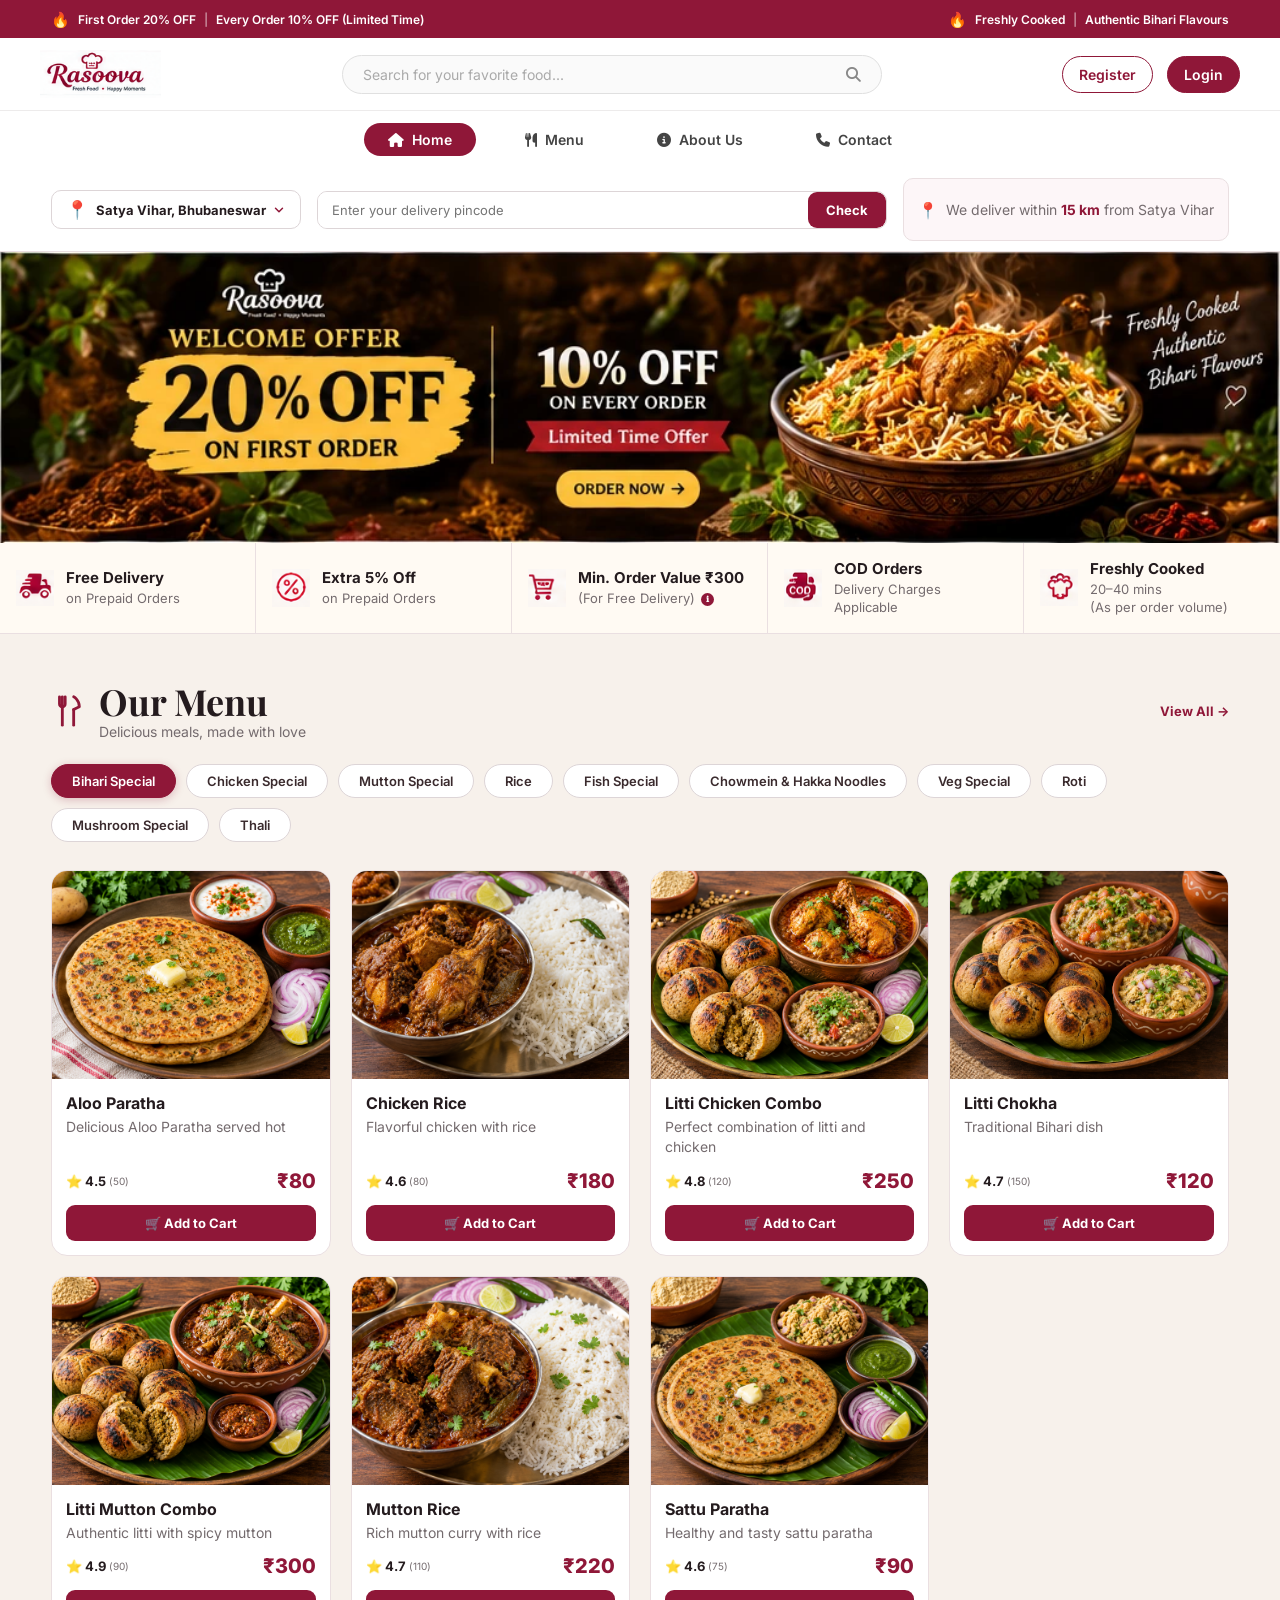
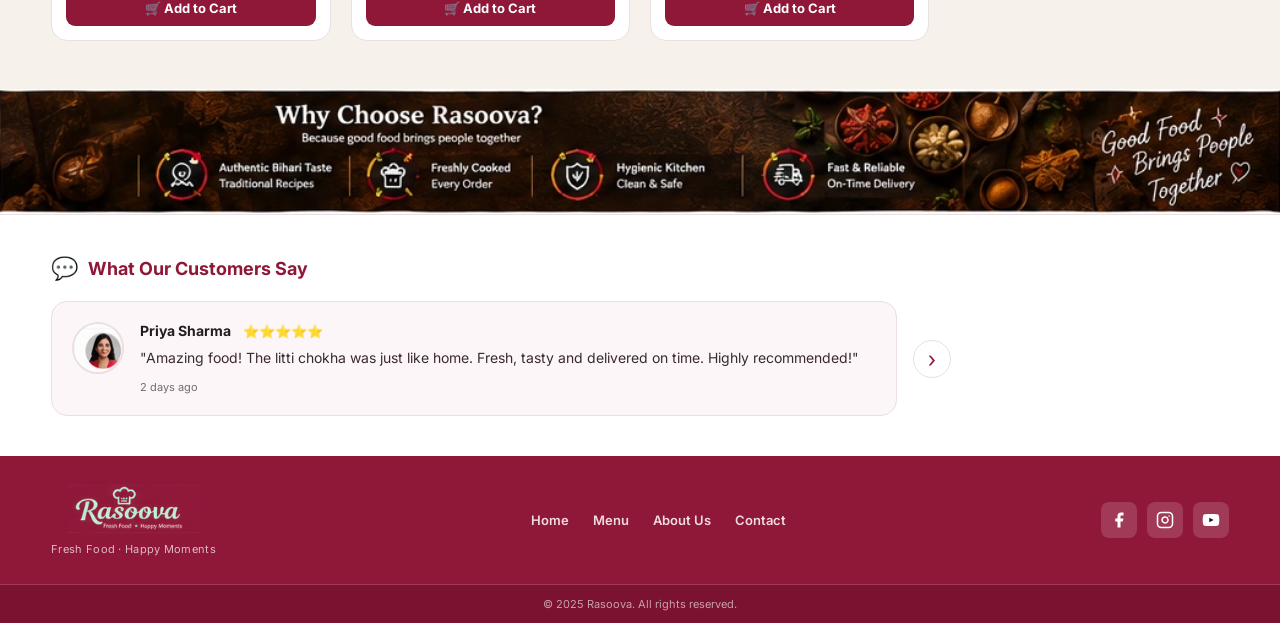
==== commit 8f4a6507: "footer" ====
--- a/index.html
+++ b/index.html
@@ -1655,7 +1655,7 @@
   </main>
 
   <!-- ── FOOTER ── -->
-  <footer id="contact" style="display: none;">
+  <footer id="contact">
     <div class="footer-inner">
       <div class="footer-brand">
         <img src="./assets/rasoova_logo_desktop.png" alt="Rasoova" class="footer-logo">
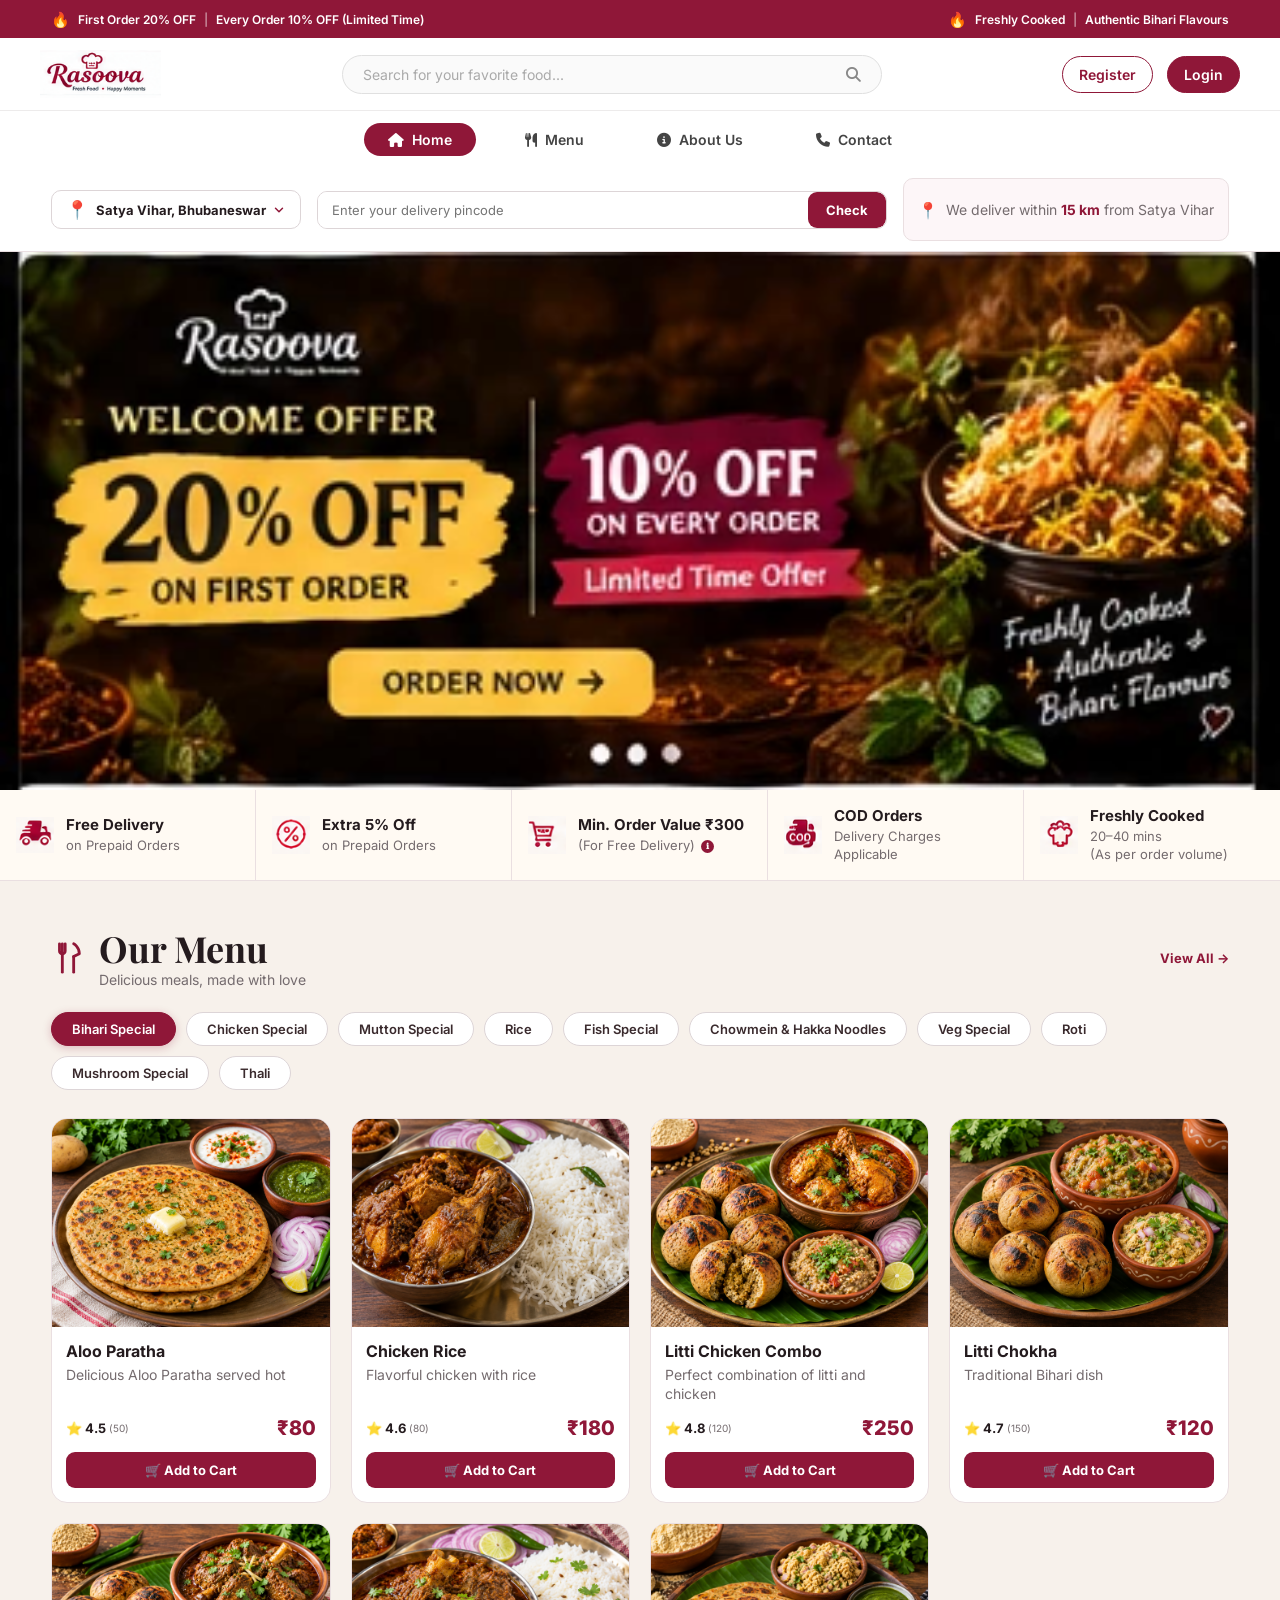
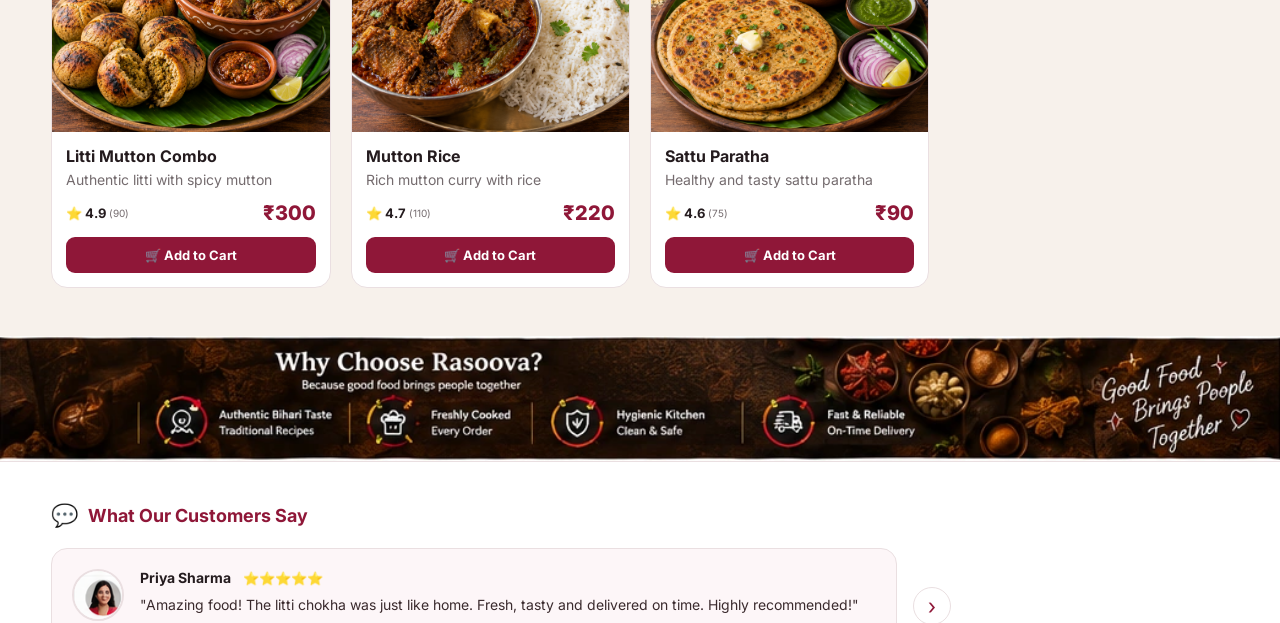
==== commit 9222a787: "footer" ====
--- a/index.html
+++ b/index.html
@@ -1703,7 +1703,7 @@
       </svg>
       <span>Home</span>
     </a>
-    <a href="./index.html">
+    <a href="./menupage.html">
       <svg width="24" height="24" viewBox="0 0 24 24" fill="none" stroke="currentColor" stroke-width="2"
         stroke-linecap="round" stroke-linejoin="round">
         <path d="M3 12h18M3 6h18M3 18h18" />
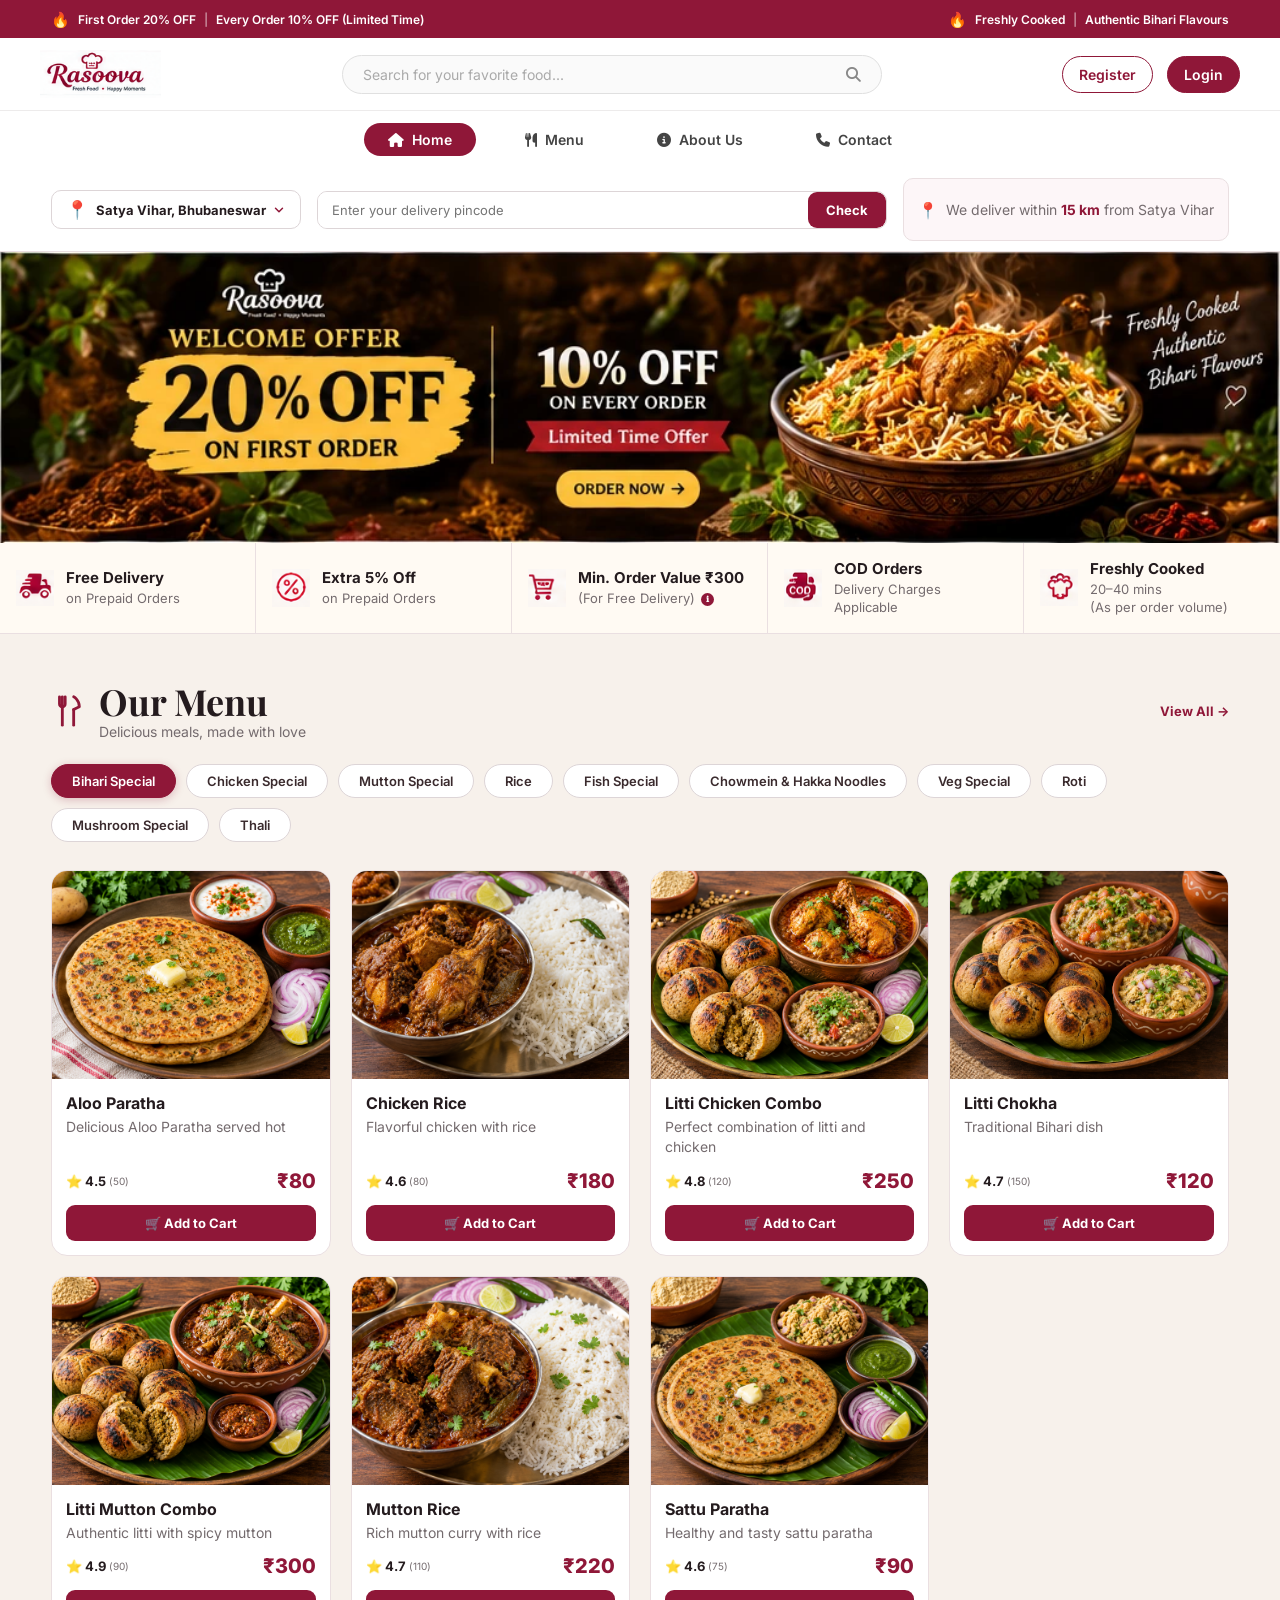
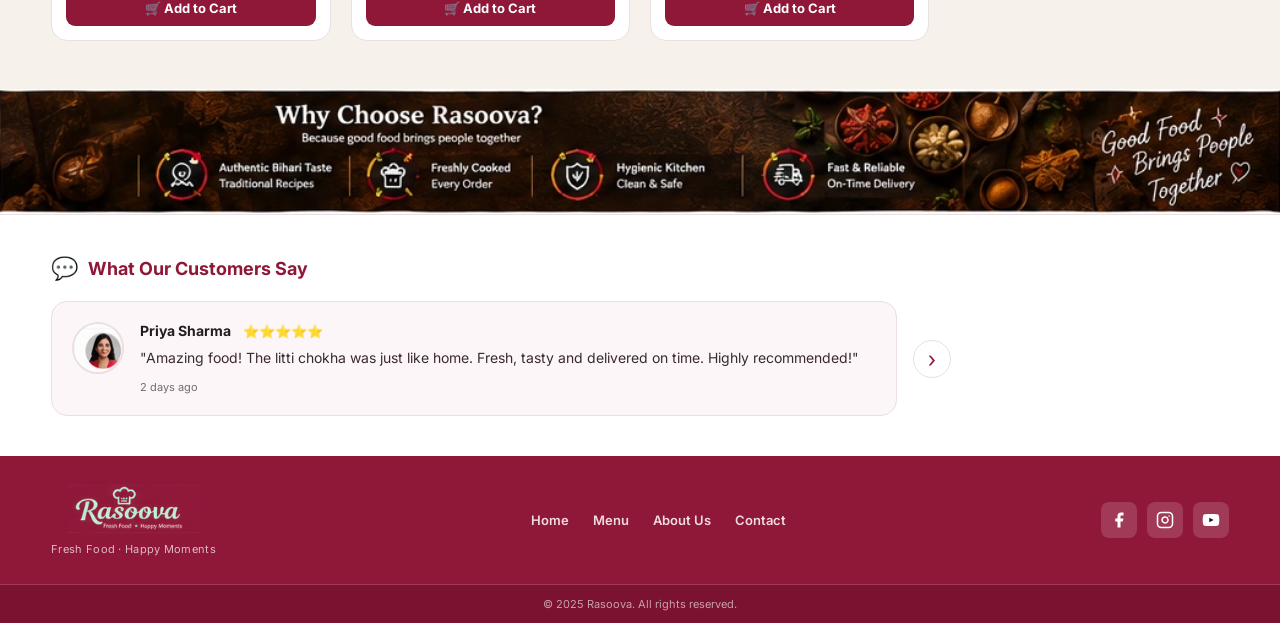
==== commit f4fbee33: "footer and header mobile view" ====
--- a/index.html
+++ b/index.html
@@ -287,6 +287,13 @@
       .dropdown-item {
         padding: 10px 14px;
         font-size: 13px;
+      }
+      .sub-nav {
+        gap: 0 !important;
+      }
+      .sub-nav .nav-item, 
+      .logout-btn {
+        padding: 8px 20px !important;
       }
     }
 
--- a/styles.css
+++ b/styles.css
@@ -1032,7 +1032,7 @@
 
   .sub-nav {
     display: none !important;
-    position: absolute;
+    position: fixed;
     top: 54px;
     left: 0;
     right: 0;
@@ -1051,7 +1051,7 @@
   }
 
   .sub-nav .nav-item {
-    padding: 12px 20px;
+    padding: 8px 20px;
     width: 100%;
     font-size: 14px;
   }
@@ -1061,7 +1061,7 @@
     align-items: center;
     gap: 8px;
     width: 100%;
-    padding: 12px 20px;
+    padding: 8px 20px;
     border: 0;
     border-top: 1px solid #eadfe1;
     background: #fff;
